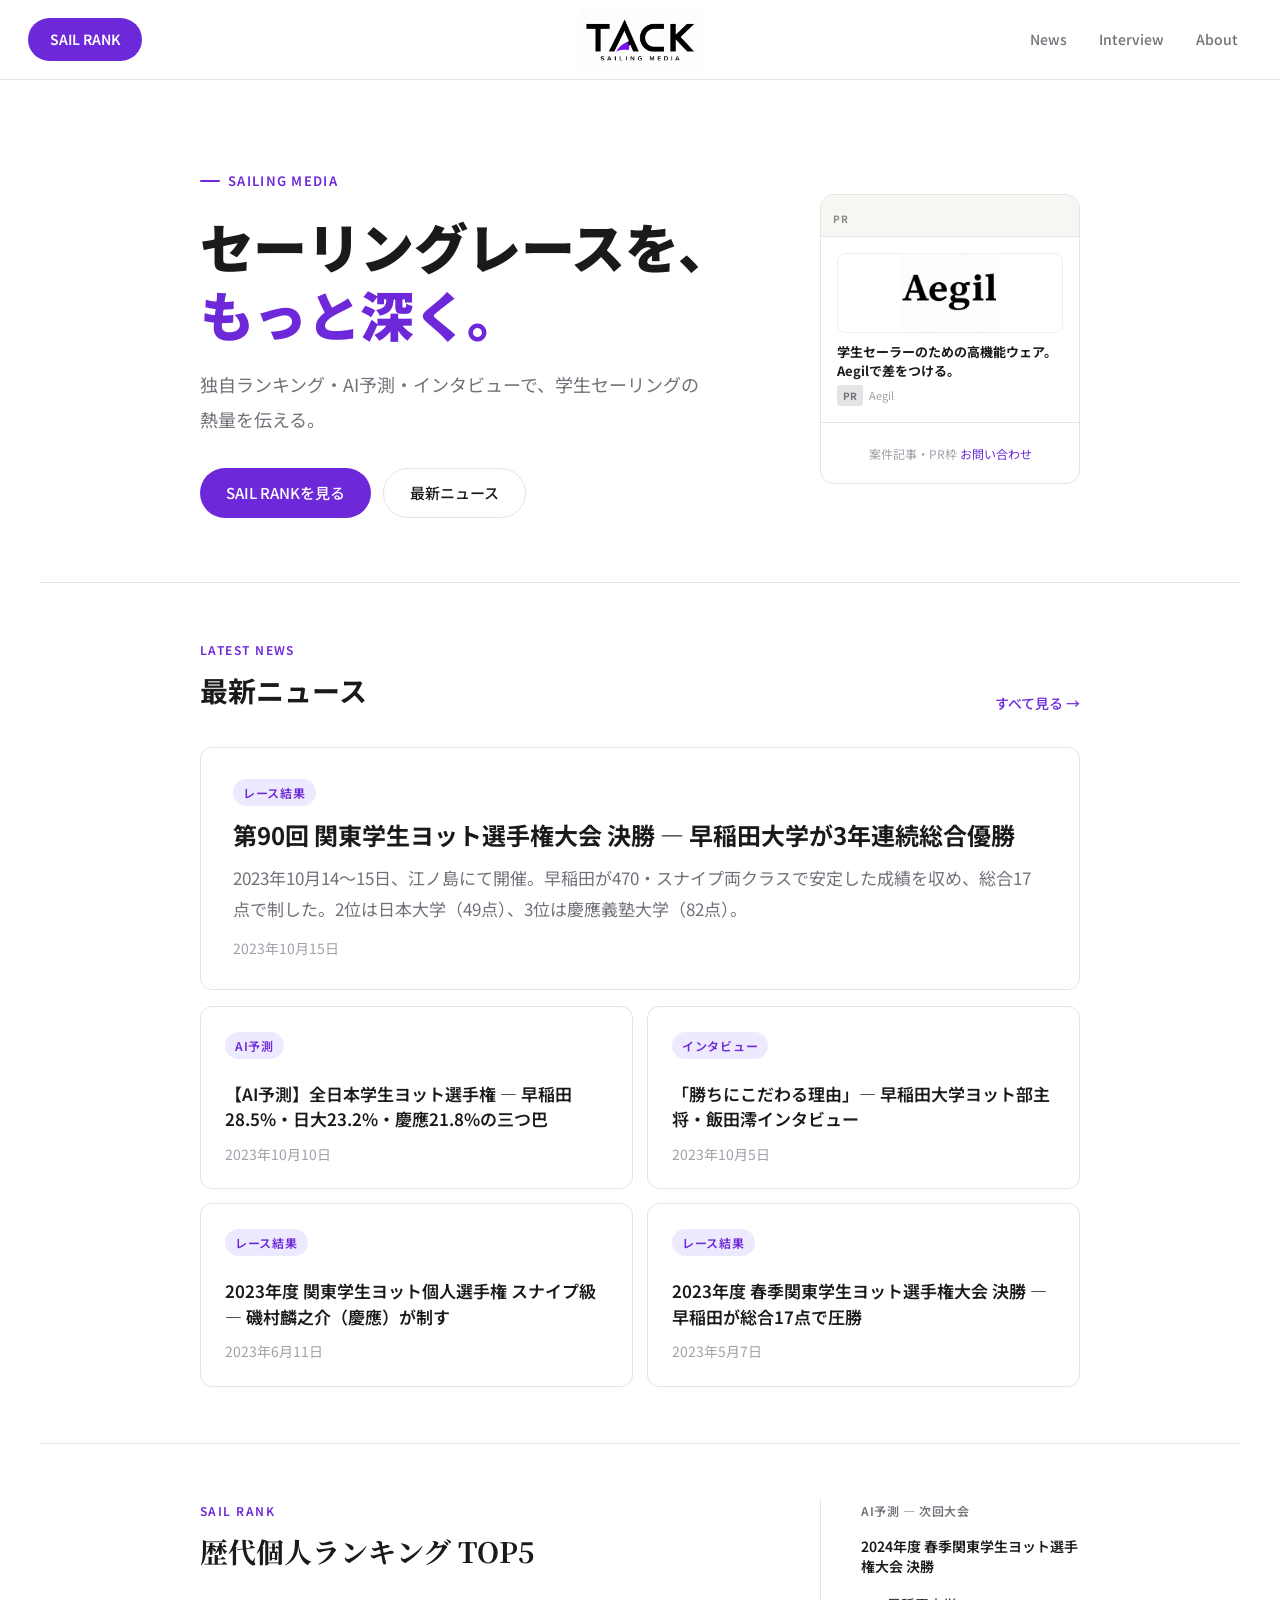
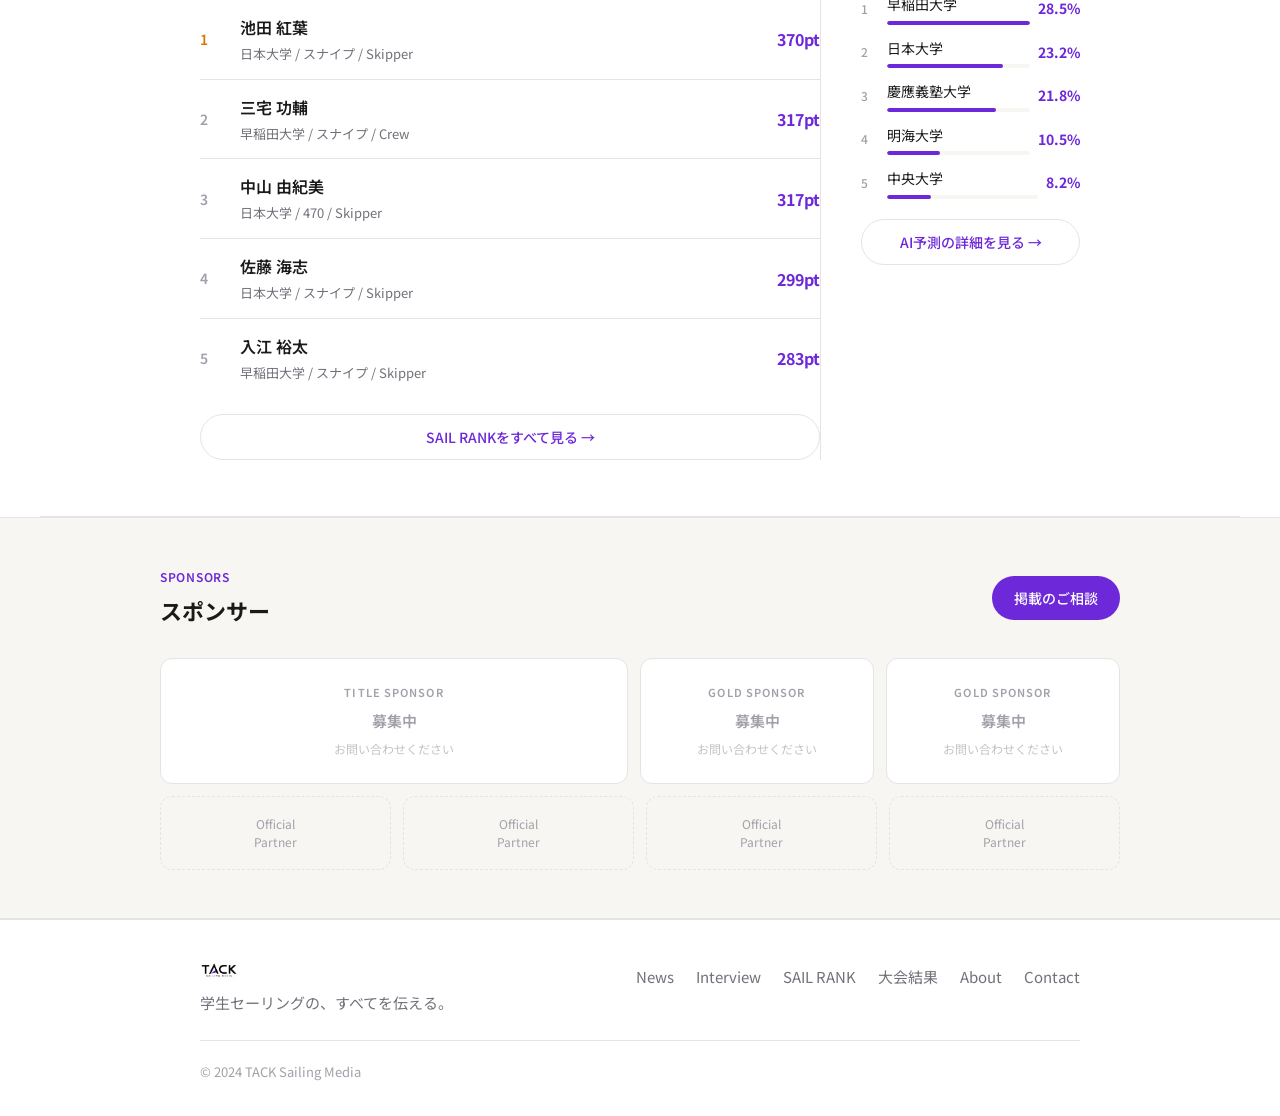
==== index.html @ 834a126b "17" ====
<!doctype html>
<html lang="ja">
<head>
<meta charset="utf-8">
<meta name="viewport" content="width=device-width,initial-scale=1">
<title>TACK — Sailing Media</title>
<link rel="preconnect" href="https://fonts.googleapis.com">
<link rel="preconnect" href="https://fonts.gstatic.com" crossorigin>
<link href="https://fonts.googleapis.com/css2?family=Noto+Sans+JP:wght@400;500;700;900&family=Noto+Serif+JP:wght@700&display=swap" rel="stylesheet">
<style>
:root{
  --black:#111;--white:#fff;--off:#f7f6f3;
  --purple:#6d28d9;--purple-s:#ede9fe;
  --text:#1a1a1a;--muted:#71717a;--light:#a1a1aa;
  --border:#e4e4e7;--radius:12px;
  --font:'Noto Sans JP',sans-serif;
  --serif:'Noto Serif JP',serif;
}
*,*::before,*::after{box-sizing:border-box;margin:0;padding:0}
html{scroll-behavior:smooth}
body{font-family:'Noto Sans JP',sans-serif;background:var(--white);color:var(--text);font-size:17px;line-height:1.75;-webkit-font-smoothing:antialiased}
a{text-decoration:none;color:inherit}
img{display:block;max-width:100%}









.hero{display:grid;grid-template-columns:1fr 260px;gap:48px;align-items:center;max-width:960px;margin:0 auto;padding:80px 40px 64px}
.hero-eyebrow{display:inline-flex;align-items:center;gap:8px;font-size:13px;font-weight:600;color:var(--purple);letter-spacing:.1em;text-transform:uppercase;margin-bottom:20px}
.hero-eyebrow::before{content:'';width:20px;height:2px;background:var(--purple);border-radius:2px}
.hero-title{font-family:'Noto Sans JP',sans-serif;font-size:clamp(36px,4.8vw,54px);font-weight:900;color:var(--text);line-height:1.25;letter-spacing:-.01em;margin-bottom:20px}
.hero-title em{color:var(--purple);font-style:normal}
.hero-desc{font-size:18px;color:var(--muted);line-height:1.9;margin-bottom:32px;max-width:500px}
.hero-btns{display:flex;gap:12px;flex-wrap:wrap}
.btn-p{background:var(--purple);color:#fff;font-size:15px;font-weight:500;padding:12px 26px;border-radius:99px;transition:opacity .2s}
.btn-p:hover{opacity:.85}
.btn-g{border:1.5px solid var(--border);color:var(--text);font-size:15px;font-weight:500;padding:11px 26px;border-radius:99px;transition:all .2s}
.btn-g:hover{border-color:var(--purple);color:var(--purple)}
.hero-ad{height:260px;}
.ad-label{font-size:11px;font-weight:600;color:var(--light);letter-spacing:.12em;text-transform:uppercase}
.ad-sub{font-size:13px;color:var(--light)}

.divider{height:1px;background:var(--border);margin:0 40px}

.sec{padding:56px 40px;max-width:960px;margin:0 auto}
.sec-hd{display:flex;align-items:flex-end;justify-content:space-between;margin-bottom:32px;gap:16px}
.sec-label{font-size:12px;font-weight:600;color:var(--purple);letter-spacing:.12em;text-transform:uppercase;margin-bottom:6px}
.sec-title{font-family:'Noto Sans JP',sans-serif;font-size:28px;font-weight:700}
.sec-more{font-size:14px;font-weight:500;color:var(--purple);transition:opacity .2s}
.sec-more:hover{opacity:.7}

.news-feat{border:1px solid var(--border);border-radius:var(--radius);padding:28px 32px;margin-bottom:16px;cursor:pointer;transition:border-color .2s}
.news-feat:hover{border-color:var(--purple)}
.cat{display:inline-block;font-size:12px;font-weight:600;color:var(--purple);background:var(--purple-s);padding:3px 10px;border-radius:99px;letter-spacing:.06em;margin-bottom:12px}
.feat-title{font-family:var(--font);font-size:24px;font-weight:700;line-height:1.4;margin-bottom:10px}
.feat-desc{font-size:17px;color:var(--muted);line-height:1.85;margin-bottom:12px}
.date{font-size:14px;color:var(--light)}

.news-grid{display:grid;grid-template-columns:1fr 1fr;gap:14px}
.ncard{border:1px solid var(--border);border-radius:var(--radius);padding:22px 24px;cursor:pointer;transition:border-color .2s}
.ncard:hover{border-color:var(--purple)}
.ncard-title{font-size:17px;font-weight:600;line-height:1.5;margin:10px 0}
.ncard-meta{display:flex;gap:10px;align-items:center}

.two-col{display:grid;grid-template-columns:1fr 260px;gap:0;max-width:960px;margin:0 auto;padding:56px 40px}
.rk-h{font-size:12px;font-weight:600;color:var(--muted);letter-spacing:.05em;text-transform:uppercase;margin-bottom:16px;font-family:'Noto Sans JP',sans-serif}
.rk-list{display:flex;flex-direction:column}
.rk-row{display:grid;grid-template-columns:28px 1fr auto;gap:12px;align-items:center;padding:13px 0;border-bottom:1px solid var(--border)}
.rk-row:last-child{border:none}
.rk-n{font-size:14px;font-weight:600;color:var(--light)}
.rk-n.g{color:#d97706}
.rk-name{font-size:16px;font-weight:600;font-family:'Noto Sans JP',sans-serif}
.rk-univ{font-size:13px;color:var(--muted);margin-top:2px;font-family:'Noto Sans JP',sans-serif}
.rk-pt{font-size:16px;font-weight:700;color:var(--purple)}
.rk-btn{display:block;text-align:center;border:1.5px solid var(--border);border-radius:99px;padding:10px;font-size:14px;font-weight:500;color:var(--purple);margin-top:16px;transition:all .2s}
.rk-btn:hover{background:var(--purple-s);border-color:var(--purple)}

.side{padding-left:40px;border-left:1px solid var(--border)}
.ai-event{font-size:14px;font-weight:600;margin-bottom:16px;line-height:1.4}
.ai-rows{display:flex;flex-direction:column;gap:11px}
.ai-row{display:grid;grid-template-columns:18px 1fr auto;gap:8px;align-items:center}
.ai-n{font-size:12px;font-weight:500;color:var(--light)}
.ai-u{font-size:14px;margin-bottom:4px;font-family:'Noto Sans JP',sans-serif}
.ai-bw{height:4px;background:var(--off);border-radius:99px;overflow:hidden}
.ai-b{height:100%;background:var(--purple);border-radius:99px}
.ai-p{font-size:14px;font-weight:700;color:var(--purple)}

.spon{background:var(--off);border-top:1px solid var(--border);border-bottom:1px solid var(--border);padding:48px 40px}
.spon-in{max-width:960px;margin:0 auto}
.spon-top{display:flex;align-items:center;justify-content:space-between;margin-bottom:28px;gap:16px;flex-wrap:wrap}
.spon-ey{font-size:12px;font-weight:600;color:var(--purple);letter-spacing:.06em;text-transform:uppercase;margin-bottom:4px;font-family:'Noto Sans JP',sans-serif}
.spon-h{font-family:'Noto Sans JP',sans-serif;font-size:22px;font-weight:700}
.spon-btn{background:var(--purple);color:#fff;font-size:14px;font-weight:500;padding:10px 22px;border-radius:99px;white-space:nowrap;transition:opacity .2s}
.spon-btn:hover{opacity:.85}
.spon-g{display:grid;grid-template-columns:2fr 1fr 1fr;gap:12px;margin-bottom:12px}
.sc{border:1.5px solid var(--border);border-radius:var(--radius);display:flex;flex-direction:column;align-items:center;justify-content:center;padding:24px;min-height:96px;background:var(--white);transition:border-color .2s}
.sc:hover{border-color:var(--purple)}
.sc img{max-height:26px;width:auto;filter:grayscale(30%)}
.sc-l{font-size:11px;font-weight:600;color:var(--light);letter-spacing:.1em;text-transform:uppercase;margin-bottom:6px}
.sc-e{font-size:13px;color:var(--light)}
.spon-p{display:grid;grid-template-columns:repeat(4,1fr);gap:12px}
.sp{border:1.5px dashed var(--border);border-radius:var(--radius);display:flex;align-items:center;justify-content:center;padding:18px;min-height:70px}
.sp-e{font-size:12px;color:var(--light);text-align:center;line-height:1.5}

footer{border-top:1px solid var(--border)}
.ft{max-width:960px;margin:0 auto;padding:40px 40px 32px;display:flex;flex-direction:column;gap:24px}
.ft-top{display:flex;align-items:flex-start;justify-content:space-between;gap:32px;flex-wrap:wrap}
.ft-brand img{height:20px;width:auto;margin-bottom:10px}
.ft-tag{font-size:15px;color:var(--muted)}
.ft-nav{display:flex;gap:22px;flex-wrap:wrap;padding-top:4px}
.ft-nav a{font-size:15px;color:var(--muted);transition:color .15s}
.ft-nav a:hover{color:var(--text)}
.ft-copy{border-top:1px solid var(--border);padding-top:20px;font-size:13px;color:var(--light);font-family:'Noto Sans JP',sans-serif}

@media(max-width:768px){
  .nav{display:flex;justify-content:space-between;padding:0 16px;height:56px}
  .nav-logo img{height:30px}
  .nav-left{display:none}.nav-right a:not(button){display:none}
  .nav-ham{display:none}
  .hero{grid-template-columns:1fr;gap:20px;padding:36px 20px 32px}
  .hero-ad{height:auto!important;width:100%}
  .hero-title{font-size:30px}
  .hero-desc{font-size:15px}
  .divider{margin:0 16px}
  .sec{padding:32px 20px}
  .news-feat{padding:20px}
  .ncard{padding:18px}
  .news-grid{grid-template-columns:1fr}
  .two-col{grid-template-columns:1fr;padding:32px 20px;gap:0}
  .side{padding-left:0;border-left:none;border-top:1px solid var(--border);padding-top:24px;margin-top:24px}
  .spon{padding:32px 20px}
  .spon-g{grid-template-columns:1fr!important}
  .spon-p{grid-template-columns:1fr 1fr}
  .ft{padding:28px 20px}
  .ft-top{flex-direction:column;gap:20px}
}
@media(max-width:480px){
  .spon-p{grid-template-columns:1fr}
}
}
}
}
}



.nav-left a:hover{color:var(--text)}




/* ── NAV ── */
.nav{
  display:grid;
  grid-template-columns:1fr auto 1fr;
  align-items:center;
  padding:0 24px;height:72px;
  background:#fff;border-bottom:1px solid #e4e4e7;
  position:sticky;top:0;z-index:100;
}
.nav-spacer{display:flex;align-items:center;justify-content:flex-start;gap:4px}
.nav-spacer a{font-size:14px;font-weight:500;color:#71717a;padding:8px 14px;border-radius:6px;text-decoration:none;font-family:'Noto Sans JP',sans-serif;transition:color .15s,background .15s;white-space:nowrap}
.nav-spacer a:hover{color:#111;background:#f5f4f1}
.nav-logo{display:flex;align-items:center;justify-content:center}
.nav-logo img{height:54px;width:auto;display:block}
.nav-menu{display:flex;align-items:center;justify-content:flex-end;gap:4px}
.nav-menu a{
  font-size:14px;font-weight:500;color:#71717a;
  padding:8px 16px;border-radius:6px;
  text-decoration:none;font-family:'Noto Sans JP',sans-serif;
  transition:color .15s,background .15s;white-space:nowrap;
}
.nav-menu a:hover{color:#111;background:#f5f4f1}
.nav-menu .nav-sr{
  background:#6d28d9;color:#fff!important;
  font-weight:600;border-radius:99px;
  padding:8px 20px;margin-left:8px;
  transition:opacity .2s!important;
}
.nav-menu .nav-sr:hover{opacity:.85;background:#6d28d9}
.nav-ham{
  display:none;flex-direction:column;gap:5px;
  cursor:pointer;background:none;border:none;padding:8px;
}
.nav-ham span{width:22px;height:2px;background:#111;border-radius:2px;display:block}
.mobile-menu{display:none;flex-direction:column;background:#fff;border-bottom:1px solid #e4e4e7}
.mobile-menu.open{display:flex}
.mobile-menu a{
  padding:15px 24px;font-size:15px;font-weight:500;
  color:#111;border-bottom:1px solid #e4e4e7;
  font-family:'Noto Sans JP',sans-serif;text-decoration:none;
  transition:background .15s;
}
.mobile-menu a:hover{background:#f5f4f1}
.mobile-menu .mm-sr{color:#6d28d9!important;font-weight:700}

/* ── NAV ── */
.nav{
  display:grid;grid-template-columns:1fr auto 1fr;
  align-items:center;padding:0 28px;height:80px;
  background:#fff;border-bottom:1px solid #e4e4e7;
  position:sticky;top:0;z-index:100;
}
.nav-logo{display:flex;align-items:center;justify-content:center}
.nav-logo img{height:64px;width:auto;display:block}
.nav-left{display:flex;align-items:center;justify-content:flex-start}
.nav-right{display:flex;align-items:center;justify-content:flex-end;gap:4px}
.nav-left a,.nav-right a{
  font-size:14px;font-weight:500;color:#71717a;padding:8px 14px;
  border-radius:6px;text-decoration:none;
  font-family:'Noto Sans JP',sans-serif;
  transition:color .15s,background .15s;white-space:nowrap;
}
.nav-left a:hover,.nav-right a:hover{color:#111;background:#f5f4f1}
.nav-sr{
  background:#6d28d9!important;color:#fff!important;
  font-weight:600!important;border-radius:99px!important;
  padding:9px 22px!important;font-size:14px!important;
  transition:opacity .2s!important;
}
.nav-sr:hover{opacity:.85!important;background:#6d28d9!important}
.nav-ham{
  display:none;flex-direction:column;gap:5px;
  cursor:pointer;background:none;border:none;padding:8px;margin-left:4px;
}
.nav-ham span{width:22px;height:2px;background:#111;border-radius:2px;display:block}
.mobile-menu{display:none;flex-direction:column;background:#fff;border-bottom:1px solid #e4e4e7}
.mobile-menu.open{display:flex}
.mobile-menu a{
  padding:15px 24px;font-size:15px;font-weight:500;color:#111;
  border-bottom:1px solid #e4e4e7;
  font-family:'Noto Sans JP',sans-serif;text-decoration:none;
  transition:background .15s;
}
.mobile-menu a:hover{background:#f5f4f1}
.mobile-menu .mm-sr{color:#6d28d9!important;font-weight:700}

</style>
</head>
<body>

<nav class="nav">
  <div class="nav-left">
    <a href="sailrank.html" class="nav-sr">SAIL RANK</a>
  </div>
  <a href="index.html" class="nav-logo">
    <img src="tack-logo.png" alt="TACK">
  </a>
  <div class="nav-right">
    <a href="news.html">News</a>
    <a href="interview.html">Interview</a>
    <a href="about.html">About</a>
    <button class="nav-ham" id="navHam" aria-label="メニュー"><span></span><span></span><span></span></button>
  </div>
</nav>
<div class="mobile-menu" id="mobileMenu">
  <a href="news.html">News</a>
  <a href="interview.html">Interview</a>
  <a href="about.html">About</a>
  <a href="sailrank.html" class="mm-sr">SAIL RANK</a>
</div>

<div class="hero">
  <div>
    <div class="hero-eyebrow">Sailing Media</div>
    <h1 class="hero-title">セーリングレースを、<br><em>もっと深く。</em></h1>
    <p class="hero-desc">独自ランキング・AI予測・インタビューで、学生セーリングの熱量を伝える。</p>
    <div class="hero-btns">
      <a href="sailrank.html" class="btn-p">SAIL RANKを見る</a>
      <a href="#news" class="btn-g">最新ニュース</a>
    </div>
  </div>
  <div style="display:flex;flex-direction:column;gap:0;border:1px solid #e4e4e7;border-radius:14px;overflow:hidden;background:#fff">
    <!-- PRラベル -->
    <div style="padding:6px 12px;background:#f7f6f3;border-bottom:1px solid #e4e4e7">
      <span style="font-size:10px;font-weight:700;color:#888;letter-spacing:.08em">PR</span>
    </div>
    <!-- PRカード: Aegil -->
    <a href="https://aegil-ag.jp" target="_blank" rel="noopener" style="display:flex;flex-direction:column;text-decoration:none;padding:16px;gap:10px;transition:background .15s;border-bottom:1px solid #e4e4e7" onmouseover="this.style.background='#f7f6f3'" onmouseout="this.style.background='transparent'">
      <div style="height:80px;background:#fff;border:1px solid #eee;border-radius:8px;display:flex;align-items:center;justify-content:center;overflow:hidden">
        <img src="aegil-logo-black.png" alt="Aegil" style="width:100px;height:auto;display:block">
      </div>
      <div>
        <div style="font-size:13px;font-weight:700;color:#1a1a1a;line-height:1.45;margin-bottom:4px">学生セーラーのための高機能ウェア。Aegilで差をつける。</div>
        <div style="display:flex;align-items:center;gap:6px;margin-top:4px">
          <span style="font-size:10px;font-weight:700;background:#e4e4e7;color:#71717a;padding:2px 6px;border-radius:3px">PR</span>
          <span style="font-size:11px;color:#a1a1aa">Aegil</span>
        </div>
      </div>
    </a>
    <!-- 2枠目: 空き -->
    <div style="padding:14px 16px;display:flex;align-items:center;justify-content:center;min-height:60px">
      <span style="font-size:12px;color:#a1a1aa">案件記事・PR枠 <a href="mailto:info@tack-sailing.jp" style="color:#6d28d9;text-decoration:none">お問い合わせ</a></span>
    </div>
  </div>
</div>

<div class="divider"></div>

<div class="sec" id="news">
  <div class="sec-hd">
    <div><div class="sec-label">Latest News</div><div class="sec-title">最新ニュース</div></div>
    <a href="news.html" class="sec-more">すべて見る →</a>
  </div>
  <div class="news-feat">
    <span class="cat">レース結果</span>
    <div class="feat-title">第90回 関東学生ヨット選手権大会 決勝 — 早稲田大学が3年連続総合優勝</div>
    <div class="feat-desc">2023年10月14〜15日、江ノ島にて開催。早稲田が470・スナイプ両クラスで安定した成績を収め、総合17点で制した。2位は日本大学（49点）、3位は慶應義塾大学（82点）。</div>
    <div class="date">2023年10月15日</div>
  </div>
  <div class="news-grid">
    <div class="ncard">
      <span class="cat">AI予測</span>
      <div class="ncard-title">【AI予測】全日本学生ヨット選手権 — 早稲田28.5%・日大23.2%・慶應21.8%の三つ巴</div>
      <div class="ncard-meta"><div class="date">2023年10月10日</div></div>
    </div>
    <div class="ncard">
      <span class="cat">インタビュー</span>
      <div class="ncard-title">「勝ちにこだわる理由」— 早稲田大学ヨット部主将・飯田澪インタビュー</div>
      <div class="ncard-meta"><div class="date">2023年10月5日</div></div>
    </div>
    <div class="ncard">
      <span class="cat">レース結果</span>
      <div class="ncard-title">2023年度 関東学生ヨット個人選手権 スナイプ級 — 磯村麟之介（慶應）が制す</div>
      <div class="ncard-meta"><div class="date">2023年6月11日</div></div>
    </div>
    <div class="ncard">
      <span class="cat">レース結果</span>
      <div class="ncard-title">2023年度 春季関東学生ヨット選手権大会 決勝 — 早稲田が総合17点で圧勝</div>
      <div class="ncard-meta"><div class="date">2023年5月7日</div></div>
    </div>
  </div>
</div>

<div class="divider"></div>

<div class="two-col">
  <div>
    <div class="sec-label">SAIL RANK</div>
    <div class="sec-title" style="margin-bottom:24px;font-family:var(--serif)">歴代個人ランキング TOP5</div>
    <div class="rk-list">
      <div class="rk-row"><div class="rk-n g">1</div><div><div class="rk-name">池田 紅葉</div><div class="rk-univ">日本大学 / スナイプ / Skipper</div></div><div class="rk-pt">370pt</div></div>
      <div class="rk-row"><div class="rk-n">2</div><div><div class="rk-name">三宅 功輔</div><div class="rk-univ">早稲田大学 / スナイプ / Crew</div></div><div class="rk-pt">317pt</div></div>
      <div class="rk-row"><div class="rk-n">3</div><div><div class="rk-name">中山 由紀美</div><div class="rk-univ">日本大学 / 470 / Skipper</div></div><div class="rk-pt">317pt</div></div>
      <div class="rk-row"><div class="rk-n">4</div><div><div class="rk-name">佐藤 海志</div><div class="rk-univ">日本大学 / スナイプ / Skipper</div></div><div class="rk-pt">299pt</div></div>
      <div class="rk-row"><div class="rk-n">5</div><div><div class="rk-name">入江 裕太</div><div class="rk-univ">早稲田大学 / スナイプ / Skipper</div></div><div class="rk-pt">283pt</div></div>
    </div>
    <a href="sailrank.html" class="rk-btn">SAIL RANKをすべて見る →</a>
  </div>
  <div class="side">
    <div class="rk-h">AI予測 — 次回大会</div>
    <div class="ai-event">2024年度 春季関東学生ヨット選手権大会 決勝</div>
    <div class="ai-rows">
      <div class="ai-row"><div class="ai-n">1</div><div><div class="ai-u">早稲田大学</div><div class="ai-bw"><div class="ai-b" style="width:100%"></div></div></div><div class="ai-p">28.5%</div></div>
      <div class="ai-row"><div class="ai-n">2</div><div><div class="ai-u">日本大学</div><div class="ai-bw"><div class="ai-b" style="width:81%"></div></div></div><div class="ai-p">23.2%</div></div>
      <div class="ai-row"><div class="ai-n">3</div><div><div class="ai-u">慶應義塾大学</div><div class="ai-bw"><div class="ai-b" style="width:76%"></div></div></div><div class="ai-p">21.8%</div></div>
      <div class="ai-row"><div class="ai-n">4</div><div><div class="ai-u">明海大学</div><div class="ai-bw"><div class="ai-b" style="width:37%"></div></div></div><div class="ai-p">10.5%</div></div>
      <div class="ai-row"><div class="ai-n">5</div><div><div class="ai-u">中央大学</div><div class="ai-bw"><div class="ai-b" style="width:29%"></div></div></div><div class="ai-p">8.2%</div></div>
    </div>
    <a href="sailrank.html" class="rk-btn" style="margin-top:20px">AI予測の詳細を見る →</a>
  </div>
</div>

<div class="divider"></div>

<div class="spon">
  <div class="spon-in">
    <div class="spon-top">
      <div><div class="spon-ey">Sponsors</div><div class="spon-h">スポンサー</div></div>
      <a href="mailto:info@tack-sailing.jp" class="spon-btn">掲載のご相談</a>
    </div>
    <div class="spon-g">
      <div class="sc">
        <div class="sc-l">Title Sponsor</div>
        <div class="sc-e" style="font-size:15px;font-weight:600;color:#a1a1aa">募集中</div>
        <div style="font-size:12px;color:#c4c4c4;margin-top:4px">お問い合わせください</div>
      </div>
      <div class="sc">
        <div class="sc-l">Gold Sponsor</div>
        <div class="sc-e" style="font-size:15px;font-weight:600;color:#a1a1aa">募集中</div>
        <div style="font-size:12px;color:#c4c4c4;margin-top:4px">お問い合わせください</div>
      </div>
      <div class="sc">
        <div class="sc-l">Gold Sponsor</div>
        <div class="sc-e" style="font-size:15px;font-weight:600;color:#a1a1aa">募集中</div>
        <div style="font-size:12px;color:#c4c4c4;margin-top:4px">お問い合わせください</div>
      </div>
    </div>
    <div class="spon-p">
      <div class="sp"><div class="sp-e">Official<br>Partner</div></div>
      <div class="sp"><div class="sp-e">Official<br>Partner</div></div>
      <div class="sp"><div class="sp-e">Official<br>Partner</div></div>
      <div class="sp"><div class="sp-e">Official<br>Partner</div></div>
    </div>
  </div>
</div>

<footer>
  <div class="ft">
    <div class="ft-top">
      <div class="ft-brand">
        <img src="tack-logo.png" alt="TACK">
        <div class="ft-tag">学生セーリングの、すべてを伝える。</div>
      </div>
      <nav class="ft-nav">
        <a href="news.html">News</a>
        <a href="interview.html">Interview</a>
        <a href="sailrank.html">SAIL RANK</a>
        <a href="results.html">大会結果</a>
        <a href="#">About</a>
        <a href="mailto:info@tack-sailing.jp">Contact</a>
      </nav>
    </div>
    <div class="ft-copy">© 2024 TACK Sailing Media</div>
  </div>
</footer>

<script>
(function(){
  var btn=document.getElementById('navHam');
  var menu=document.getElementById('mobileMenu');
  if(btn&&menu){
    btn.addEventListener('click',function(){
      menu.classList.toggle('open');
    });
  }
})();
</script>
</body>
</html>
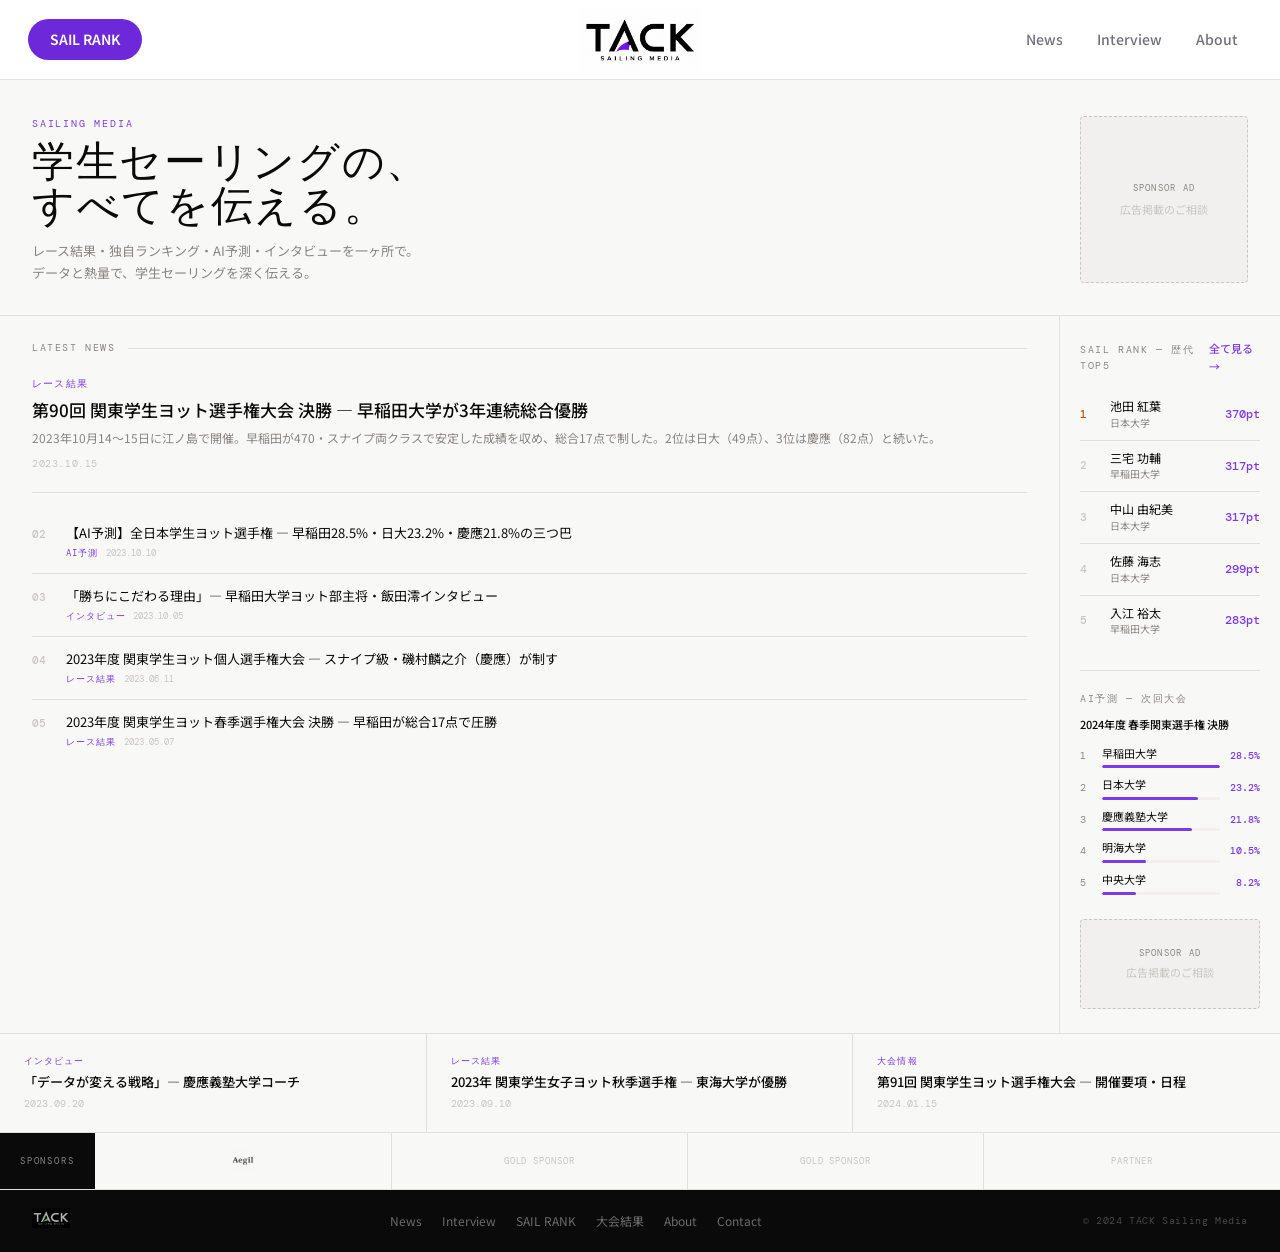
==== commit 2858acb2: "18" ====
--- a/index.html
+++ b/index.html
@@ -6,429 +6,875 @@
 <title>TACK — Sailing Media</title>
 <link rel="preconnect" href="https://fonts.googleapis.com">
 <link rel="preconnect" href="https://fonts.gstatic.com" crossorigin>
-<link href="https://fonts.googleapis.com/css2?family=Noto+Sans+JP:wght@400;500;700;900&family=Noto+Serif+JP:wght@700&display=swap" rel="stylesheet">
+<link href="https://fonts.googleapis.com/css2?family=Bebas+Neue&family=Noto+Sans+JP:wght@300;400;500;700&family=DM+Mono:wght@400;500&display=swap" rel="stylesheet">
 <style>
-:root{
-  --black:#111;--white:#fff;--off:#f7f6f3;
-  --purple:#6d28d9;--purple-s:#ede9fe;
-  --text:#1a1a1a;--muted:#71717a;--light:#a1a1aa;
-  --border:#e4e4e7;--radius:12px;
-  --font:'Noto Sans JP',sans-serif;
-  --serif:'Noto Serif JP',serif;
-}
-*,*::before,*::after{box-sizing:border-box;margin:0;padding:0}
-html{scroll-behavior:smooth}
-body{font-family:'Noto Sans JP',sans-serif;background:var(--white);color:var(--text);font-size:17px;line-height:1.75;-webkit-font-smoothing:antialiased}
-a{text-decoration:none;color:inherit}
-img{display:block;max-width:100%}
-
-
-
-
-
-
-
-
-
-.hero{display:grid;grid-template-columns:1fr 260px;gap:48px;align-items:center;max-width:960px;margin:0 auto;padding:80px 40px 64px}
-.hero-eyebrow{display:inline-flex;align-items:center;gap:8px;font-size:13px;font-weight:600;color:var(--purple);letter-spacing:.1em;text-transform:uppercase;margin-bottom:20px}
-.hero-eyebrow::before{content:'';width:20px;height:2px;background:var(--purple);border-radius:2px}
-.hero-title{font-family:'Noto Sans JP',sans-serif;font-size:clamp(36px,4.8vw,54px);font-weight:900;color:var(--text);line-height:1.25;letter-spacing:-.01em;margin-bottom:20px}
-.hero-title em{color:var(--purple);font-style:normal}
-.hero-desc{font-size:18px;color:var(--muted);line-height:1.9;margin-bottom:32px;max-width:500px}
-.hero-btns{display:flex;gap:12px;flex-wrap:wrap}
-.btn-p{background:var(--purple);color:#fff;font-size:15px;font-weight:500;padding:12px 26px;border-radius:99px;transition:opacity .2s}
-.btn-p:hover{opacity:.85}
-.btn-g{border:1.5px solid var(--border);color:var(--text);font-size:15px;font-weight:500;padding:11px 26px;border-radius:99px;transition:all .2s}
-.btn-g:hover{border-color:var(--purple);color:var(--purple)}
-.hero-ad{height:260px;}
-.ad-label{font-size:11px;font-weight:600;color:var(--light);letter-spacing:.12em;text-transform:uppercase}
-.ad-sub{font-size:13px;color:var(--light)}
-
-.divider{height:1px;background:var(--border);margin:0 40px}
-
-.sec{padding:56px 40px;max-width:960px;margin:0 auto}
-.sec-hd{display:flex;align-items:flex-end;justify-content:space-between;margin-bottom:32px;gap:16px}
-.sec-label{font-size:12px;font-weight:600;color:var(--purple);letter-spacing:.12em;text-transform:uppercase;margin-bottom:6px}
-.sec-title{font-family:'Noto Sans JP',sans-serif;font-size:28px;font-weight:700}
-.sec-more{font-size:14px;font-weight:500;color:var(--purple);transition:opacity .2s}
-.sec-more:hover{opacity:.7}
-
-.news-feat{border:1px solid var(--border);border-radius:var(--radius);padding:28px 32px;margin-bottom:16px;cursor:pointer;transition:border-color .2s}
-.news-feat:hover{border-color:var(--purple)}
-.cat{display:inline-block;font-size:12px;font-weight:600;color:var(--purple);background:var(--purple-s);padding:3px 10px;border-radius:99px;letter-spacing:.06em;margin-bottom:12px}
-.feat-title{font-family:var(--font);font-size:24px;font-weight:700;line-height:1.4;margin-bottom:10px}
-.feat-desc{font-size:17px;color:var(--muted);line-height:1.85;margin-bottom:12px}
-.date{font-size:14px;color:var(--light)}
-
-.news-grid{display:grid;grid-template-columns:1fr 1fr;gap:14px}
-.ncard{border:1px solid var(--border);border-radius:var(--radius);padding:22px 24px;cursor:pointer;transition:border-color .2s}
-.ncard:hover{border-color:var(--purple)}
-.ncard-title{font-size:17px;font-weight:600;line-height:1.5;margin:10px 0}
-.ncard-meta{display:flex;gap:10px;align-items:center}
-
-.two-col{display:grid;grid-template-columns:1fr 260px;gap:0;max-width:960px;margin:0 auto;padding:56px 40px}
-.rk-h{font-size:12px;font-weight:600;color:var(--muted);letter-spacing:.05em;text-transform:uppercase;margin-bottom:16px;font-family:'Noto Sans JP',sans-serif}
-.rk-list{display:flex;flex-direction:column}
-.rk-row{display:grid;grid-template-columns:28px 1fr auto;gap:12px;align-items:center;padding:13px 0;border-bottom:1px solid var(--border)}
-.rk-row:last-child{border:none}
-.rk-n{font-size:14px;font-weight:600;color:var(--light)}
-.rk-n.g{color:#d97706}
-.rk-name{font-size:16px;font-weight:600;font-family:'Noto Sans JP',sans-serif}
-.rk-univ{font-size:13px;color:var(--muted);margin-top:2px;font-family:'Noto Sans JP',sans-serif}
-.rk-pt{font-size:16px;font-weight:700;color:var(--purple)}
-.rk-btn{display:block;text-align:center;border:1.5px solid var(--border);border-radius:99px;padding:10px;font-size:14px;font-weight:500;color:var(--purple);margin-top:16px;transition:all .2s}
-.rk-btn:hover{background:var(--purple-s);border-color:var(--purple)}
-
-.side{padding-left:40px;border-left:1px solid var(--border)}
-.ai-event{font-size:14px;font-weight:600;margin-bottom:16px;line-height:1.4}
-.ai-rows{display:flex;flex-direction:column;gap:11px}
-.ai-row{display:grid;grid-template-columns:18px 1fr auto;gap:8px;align-items:center}
-.ai-n{font-size:12px;font-weight:500;color:var(--light)}
-.ai-u{font-size:14px;margin-bottom:4px;font-family:'Noto Sans JP',sans-serif}
-.ai-bw{height:4px;background:var(--off);border-radius:99px;overflow:hidden}
-.ai-b{height:100%;background:var(--purple);border-radius:99px}
-.ai-p{font-size:14px;font-weight:700;color:var(--purple)}
-
-.spon{background:var(--off);border-top:1px solid var(--border);border-bottom:1px solid var(--border);padding:48px 40px}
-.spon-in{max-width:960px;margin:0 auto}
-.spon-top{display:flex;align-items:center;justify-content:space-between;margin-bottom:28px;gap:16px;flex-wrap:wrap}
-.spon-ey{font-size:12px;font-weight:600;color:var(--purple);letter-spacing:.06em;text-transform:uppercase;margin-bottom:4px;font-family:'Noto Sans JP',sans-serif}
-.spon-h{font-family:'Noto Sans JP',sans-serif;font-size:22px;font-weight:700}
-.spon-btn{background:var(--purple);color:#fff;font-size:14px;font-weight:500;padding:10px 22px;border-radius:99px;white-space:nowrap;transition:opacity .2s}
-.spon-btn:hover{opacity:.85}
-.spon-g{display:grid;grid-template-columns:2fr 1fr 1fr;gap:12px;margin-bottom:12px}
-.sc{border:1.5px solid var(--border);border-radius:var(--radius);display:flex;flex-direction:column;align-items:center;justify-content:center;padding:24px;min-height:96px;background:var(--white);transition:border-color .2s}
-.sc:hover{border-color:var(--purple)}
-.sc img{max-height:26px;width:auto;filter:grayscale(30%)}
-.sc-l{font-size:11px;font-weight:600;color:var(--light);letter-spacing:.1em;text-transform:uppercase;margin-bottom:6px}
-.sc-e{font-size:13px;color:var(--light)}
-.spon-p{display:grid;grid-template-columns:repeat(4,1fr);gap:12px}
-.sp{border:1.5px dashed var(--border);border-radius:var(--radius);display:flex;align-items:center;justify-content:center;padding:18px;min-height:70px}
-.sp-e{font-size:12px;color:var(--light);text-align:center;line-height:1.5}
-
-footer{border-top:1px solid var(--border)}
-.ft{max-width:960px;margin:0 auto;padding:40px 40px 32px;display:flex;flex-direction:column;gap:24px}
-.ft-top{display:flex;align-items:flex-start;justify-content:space-between;gap:32px;flex-wrap:wrap}
-.ft-brand img{height:20px;width:auto;margin-bottom:10px}
-.ft-tag{font-size:15px;color:var(--muted)}
-.ft-nav{display:flex;gap:22px;flex-wrap:wrap;padding-top:4px}
-.ft-nav a{font-size:15px;color:var(--muted);transition:color .15s}
-.ft-nav a:hover{color:var(--text)}
-.ft-copy{border-top:1px solid var(--border);padding-top:20px;font-size:13px;color:var(--light);font-family:'Noto Sans JP',sans-serif}
-
-@media(max-width:768px){
-  .nav{display:flex;justify-content:space-between;padding:0 16px;height:56px}
-  .nav-logo img{height:30px}
-  .nav-left{display:none}.nav-right a:not(button){display:none}
-  .nav-ham{display:none}
-  .hero{grid-template-columns:1fr;gap:20px;padding:36px 20px 32px}
-  .hero-ad{height:auto!important;width:100%}
-  .hero-title{font-size:30px}
-  .hero-desc{font-size:15px}
-  .divider{margin:0 16px}
-  .sec{padding:32px 20px}
-  .news-feat{padding:20px}
-  .ncard{padding:18px}
-  .news-grid{grid-template-columns:1fr}
-  .two-col{grid-template-columns:1fr;padding:32px 20px;gap:0}
-  .side{padding-left:0;border-left:none;border-top:1px solid var(--border);padding-top:24px;margin-top:24px}
-  .spon{padding:32px 20px}
-  .spon-g{grid-template-columns:1fr!important}
-  .spon-p{grid-template-columns:1fr 1fr}
-  .ft{padding:28px 20px}
-  .ft-top{flex-direction:column;gap:20px}
-}
-@media(max-width:480px){
-  .spon-p{grid-template-columns:1fr}
-}
-}
-}
-}
-}
-
-
-
-.nav-left a:hover{color:var(--text)}
-
-
-
+:root {
+  --black:   #0a0a0a;
+  --white:   #f8f8f6;
+  --purple:  #7c3aed;
+  --purple-light: #ede9fe;
+  --gray:    #f1f0ee;
+  --gray-mid:#c8c6c2;
+  --muted:   #888680;
+  --border:  rgba(10,10,10,.1);
+  --font-disp: 'Bebas Neue', sans-serif;
+  --font-body: 'Noto Sans JP', sans-serif;
+  --font-mono: 'DM Mono', monospace;
+}
+
+*, *::before, *::after { box-sizing: border-box; margin: 0; padding: 0; }
+
+body {
+  font-family: var(--font-body);
+  background: var(--white);
+  color: var(--black);
+  font-size: 14px;
+  line-height: 1.6;
+  -webkit-font-smoothing: antialiased;
+}
+
+a { text-decoration: none; color: inherit; }
 
 /* ── NAV ── */
-.nav{
-  display:grid;
-  grid-template-columns:1fr auto 1fr;
-  align-items:center;
-  padding:0 24px;height:72px;
-  background:#fff;border-bottom:1px solid #e4e4e7;
-  position:sticky;top:0;z-index:100;
-}
-.nav-spacer{display:flex;align-items:center;justify-content:flex-start;gap:4px}
-.nav-spacer a{font-size:14px;font-weight:500;color:#71717a;padding:8px 14px;border-radius:6px;text-decoration:none;font-family:'Noto Sans JP',sans-serif;transition:color .15s,background .15s;white-space:nowrap}
-.nav-spacer a:hover{color:#111;background:#f5f4f1}
-.nav-logo{display:flex;align-items:center;justify-content:center}
-.nav-logo img{height:54px;width:auto;display:block}
-.nav-menu{display:flex;align-items:center;justify-content:flex-end;gap:4px}
-.nav-menu a{
-  font-size:14px;font-weight:500;color:#71717a;
-  padding:8px 16px;border-radius:6px;
-  text-decoration:none;font-family:'Noto Sans JP',sans-serif;
-  transition:color .15s,background .15s;white-space:nowrap;
-}
-.nav-menu a:hover{color:#111;background:#f5f4f1}
-.nav-menu .nav-sr{
-  background:#6d28d9;color:#fff!important;
-  font-weight:600;border-radius:99px;
-  padding:8px 20px;margin-left:8px;
-  transition:opacity .2s!important;
-}
-.nav-menu .nav-sr:hover{opacity:.85;background:#6d28d9}
-.nav-ham{
-  display:none;flex-direction:column;gap:5px;
-  cursor:pointer;background:none;border:none;padding:8px;
-}
-.nav-ham span{width:22px;height:2px;background:#111;border-radius:2px;display:block}
-.mobile-menu{display:none;flex-direction:column;background:#fff;border-bottom:1px solid #e4e4e7}
-.mobile-menu.open{display:flex}
-.mobile-menu a{
-  padding:15px 24px;font-size:15px;font-weight:500;
-  color:#111;border-bottom:1px solid #e4e4e7;
-  font-family:'Noto Sans JP',sans-serif;text-decoration:none;
-  transition:background .15s;
-}
-.mobile-menu a:hover{background:#f5f4f1}
-.mobile-menu .mm-sr{color:#6d28d9!important;font-weight:700}
-
+.nav {
+  display: flex;
+  align-items: center;
+  justify-content: space-between;
+  padding: 0 32px;
+  height: 58px;
+  background: var(--white);
+  border-bottom: 1px solid var(--border);
+  position: sticky;
+  top: 0;
+  z-index: 100;
+}
+
+.nav-logo img {
+  height: 28px;
+  width: auto;
+  display: block;
+}
+
+.nav-links {
+  display: flex;
+  align-items: center;
+  gap: 28px;
+}
+
+.nav-links a {
+  font-size: 13px;
+  font-weight: 400;
+  color: var(--muted);
+  letter-spacing: .04em;
+  transition: color .15s;
+}
+.nav-links a:hover { color: var(--black); }
+
+.nav-sailrank {
+  background: var(--purple) !important;
+  color: #fff !important;
+  font-size: 12px !important;
+  font-weight: 500 !important;
+  padding: 6px 14px;
+  border-radius: 3px;
+  letter-spacing: .06em;
+  transition: opacity .15s !important;
+}
+.nav-sailrank:hover { opacity: .85; }
+
+/* ── HERO ── */
+.hero {
+  display: grid;
+  grid-template-columns: 1fr 200px;
+  gap: 0;
+  padding: 36px 32px 32px;
+  border-bottom: 1px solid var(--border);
+  align-items: stretch;
+}
+
+.hero-text {}
+
+.hero-eyebrow {
+  font-family: var(--font-mono);
+  font-size: 10px;
+  letter-spacing: .18em;
+  color: var(--purple);
+  margin-bottom: 10px;
+  text-transform: uppercase;
+}
+
+.hero-title {
+  font-family: var(--font-disp);
+  font-size: 42px;
+  letter-spacing: .04em;
+  color: var(--black);
+  line-height: 1.05;
+  margin-bottom: 10px;
+}
+
+.hero-sub {
+  font-size: 13px;
+  color: var(--muted);
+  line-height: 1.65;
+  max-width: 420px;
+}
+
+.hero-ad {
+  margin-left: 32px;
+  border: 1px dashed var(--gray-mid);
+  border-radius: 4px;
+  display: flex;
+  flex-direction: column;
+  align-items: center;
+  justify-content: center;
+  gap: 6px;
+  background: var(--gray);
+  min-height: 100px;
+}
+
+.hero-ad-label {
+  font-family: var(--font-mono);
+  font-size: 9px;
+  letter-spacing: .14em;
+  color: var(--muted);
+  text-transform: uppercase;
+}
+
+.hero-ad-sub {
+  font-size: 11px;
+  color: var(--gray-mid);
+}
+
+/* ── MAIN BODY ── */
+.main {
+  display: grid;
+  grid-template-columns: 1fr 220px;
+  gap: 0;
+  border-bottom: 1px solid var(--border);
+}
+
+/* ── LEFT: NEWS ── */
+.news-col {
+  border-right: 1px solid var(--border);
+  padding: 24px 32px;
+}
+
+.col-head {
+  display: flex;
+  align-items: center;
+  gap: 12px;
+  margin-bottom: 20px;
+}
+
+.col-head-title {
+  font-family: var(--font-mono);
+  font-size: 10px;
+  letter-spacing: .16em;
+  color: var(--muted);
+  text-transform: uppercase;
+}
+
+.col-head-line {
+  flex: 1;
+  height: 1px;
+  background: var(--border);
+}
+
+/* featured article */
+.news-featured {
+  padding-bottom: 20px;
+  margin-bottom: 18px;
+  border-bottom: 1px solid var(--border);
+}
+
+.news-cat {
+  font-family: var(--font-mono);
+  font-size: 10px;
+  letter-spacing: .12em;
+  color: var(--purple);
+  text-transform: uppercase;
+  margin-bottom: 6px;
+}
+
+.news-featured-title {
+  font-size: 17px;
+  font-weight: 500;
+  color: var(--black);
+  line-height: 1.4;
+  margin-bottom: 6px;
+  transition: color .15s;
+  cursor: pointer;
+}
+.news-featured-title:hover { color: var(--purple); }
+
+.news-featured-desc {
+  font-size: 12px;
+  color: var(--muted);
+  line-height: 1.65;
+  margin-bottom: 8px;
+}
+
+.news-date {
+  font-family: var(--font-mono);
+  font-size: 10px;
+  color: var(--gray-mid);
+  letter-spacing: .06em;
+}
+
+/* sub articles */
+.news-list {
+  display: flex;
+  flex-direction: column;
+  gap: 0;
+}
+
+.news-item {
+  display: grid;
+  grid-template-columns: auto 1fr;
+  gap: 14px;
+  padding: 13px 0;
+  border-bottom: 1px solid var(--border);
+  cursor: pointer;
+}
+.news-item:last-child { border-bottom: none; }
+.news-item:hover .news-item-title { color: var(--purple); }
+
+.news-item-num {
+  font-family: var(--font-mono);
+  font-size: 11px;
+  font-weight: 500;
+  color: var(--gray-mid);
+  padding-top: 2px;
+  min-width: 20px;
+}
+
+.news-item-title {
+  font-size: 13px;
+  font-weight: 400;
+  color: var(--black);
+  line-height: 1.45;
+  transition: color .15s;
+}
+
+.news-item-meta {
+  display: flex;
+  align-items: center;
+  gap: 8px;
+  margin-top: 3px;
+}
+
+.news-item-cat {
+  font-family: var(--font-mono);
+  font-size: 9px;
+  letter-spacing: .1em;
+  color: var(--purple);
+  text-transform: uppercase;
+}
+
+.news-item-date {
+  font-family: var(--font-mono);
+  font-size: 9px;
+  color: var(--gray-mid);
+}
+
+/* ── RIGHT: RANK + AD ── */
+.rank-col {
+  padding: 24px 20px;
+  display: flex;
+  flex-direction: column;
+  gap: 24px;
+}
+
+/* SAIL RANK */
+.rank-block {}
+
+.rank-header {
+  display: flex;
+  align-items: center;
+  justify-content: space-between;
+  margin-bottom: 14px;
+}
+
+.rank-title {
+  font-family: var(--font-mono);
+  font-size: 10px;
+  letter-spacing: .16em;
+  color: var(--muted);
+  text-transform: uppercase;
+}
+
+.rank-link {
+  font-size: 11px;
+  color: var(--purple);
+  font-weight: 500;
+  transition: opacity .15s;
+}
+.rank-link:hover { opacity: .7; }
+
+.rank-list {
+  display: flex;
+  flex-direction: column;
+  gap: 0;
+}
+
+.rank-row {
+  display: grid;
+  grid-template-columns: 22px 1fr auto;
+  gap: 8px;
+  align-items: center;
+  padding: 9px 0;
+  border-bottom: 1px solid var(--border);
+}
+.rank-row:last-child { border-bottom: none; }
+
+.rank-num {
+  font-family: var(--font-mono);
+  font-size: 11px;
+  font-weight: 500;
+  color: var(--gray-mid);
+}
+.rank-num.top { color: #b45309; }
+
+.rank-name {
+  font-size: 12px;
+  font-weight: 400;
+  color: var(--black);
+  line-height: 1.3;
+}
+
+.rank-univ {
+  font-size: 10px;
+  color: var(--muted);
+  margin-top: 1px;
+}
+
+.rank-pt {
+  font-family: var(--font-mono);
+  font-size: 12px;
+  font-weight: 500;
+  color: var(--purple);
+}
+
+/* AI予測ブロック */
+.ai-block {
+  border-top: 1px solid var(--border);
+  padding-top: 20px;
+}
+
+.ai-event {
+  font-size: 11px;
+  font-weight: 500;
+  color: var(--black);
+  margin-bottom: 12px;
+  line-height: 1.4;
+}
+
+.ai-rows {
+  display: flex;
+  flex-direction: column;
+  gap: 8px;
+}
+
+.ai-row {
+  display: grid;
+  grid-template-columns: 16px 1fr 34px;
+  gap: 6px;
+  align-items: center;
+}
+
+.ai-rank {
+  font-family: var(--font-mono);
+  font-size: 10px;
+  color: var(--muted);
+}
+
+.ai-bar-wrap {
+  height: 3px;
+  background: var(--gray);
+  border-radius: 99px;
+  overflow: hidden;
+}
+
+.ai-bar {
+  height: 100%;
+  background: var(--purple);
+  border-radius: 99px;
+}
+
+.ai-pct {
+  font-family: var(--font-mono);
+  font-size: 10px;
+  font-weight: 500;
+  color: var(--purple);
+  text-align: right;
+}
+
+/* ad in rank col */
+.rank-ad {
+  border: 1px dashed var(--gray-mid);
+  border-radius: 4px;
+  background: var(--gray);
+  display: flex;
+  flex-direction: column;
+  align-items: center;
+  justify-content: center;
+  gap: 4px;
+  padding: 20px 12px;
+  min-height: 90px;
+}
+
+/* ── BOTTOM STRIP ── */
+.bottom-strip {
+  display: grid;
+  grid-template-columns: repeat(3, 1fr);
+  border-bottom: 1px solid var(--border);
+}
+
+.strip-item {
+  padding: 20px 24px;
+  border-right: 1px solid var(--border);
+  cursor: pointer;
+  transition: background .15s;
+}
+.strip-item:last-child { border-right: none; }
+.strip-item:hover { background: var(--gray); }
+
+.strip-cat {
+  font-family: var(--font-mono);
+  font-size: 9px;
+  letter-spacing: .12em;
+  color: var(--purple);
+  text-transform: uppercase;
+  margin-bottom: 5px;
+}
+
+.strip-title {
+  font-size: 13px;
+  font-weight: 500;
+  color: var(--black);
+  line-height: 1.4;
+}
+
+.strip-date {
+  font-family: var(--font-mono);
+  font-size: 10px;
+  color: var(--gray-mid);
+  margin-top: 5px;
+}
+
+/* ── SPONSOR BAR ── */
+.sponsor-bar {
+  display: grid;
+  grid-template-columns: auto 1fr 1fr 1fr 1fr;
+  gap: 0;
+  border-bottom: 1px solid var(--border);
+  align-items: stretch;
+}
+
+.sponsor-label {
+  padding: 16px 20px;
+  border-right: 1px solid var(--border);
+  display: flex;
+  align-items: center;
+  background: var(--black);
+}
+
+.sponsor-label span {
+  font-family: var(--font-mono);
+  font-size: 9px;
+  letter-spacing: .2em;
+  color: rgba(255,255,255,.5);
+  text-transform: uppercase;
+  white-space: nowrap;
+}
+
+.sponsor-slot {
+  border-right: 1px solid var(--border);
+  display: flex;
+  align-items: center;
+  justify-content: center;
+  padding: 14px 16px;
+  transition: background .15s;
+  cursor: pointer;
+  min-height: 56px;
+}
+.sponsor-slot:last-child { border-right: none; }
+.sponsor-slot:hover { background: var(--gray); }
+
+.sponsor-slot.filled img {
+  height: 22px;
+  width: auto;
+  filter: grayscale(100%) opacity(.7);
+  transition: filter .2s;
+}
+.sponsor-slot.filled:hover img { filter: none; }
+
+.sponsor-slot-empty {
+  font-family: var(--font-mono);
+  font-size: 9px;
+  letter-spacing: .1em;
+  color: var(--gray-mid);
+  text-transform: uppercase;
+}
+
+/* ── FOOTER ── */
+.footer {
+  display: flex;
+  align-items: center;
+  justify-content: space-between;
+  padding: 18px 32px;
+  background: var(--black);
+}
+
+.footer-logo img {
+  height: 20px;
+  width: auto;
+  filter: invert(1) brightness(.7);
+}
+
+.footer-nav {
+  display: flex;
+  gap: 20px;
+}
+
+.footer-nav a {
+  font-size: 12px;
+  color: rgba(255,255,255,.4);
+  transition: color .15s;
+}
+.footer-nav a:hover { color: rgba(255,255,255,.8); }
+
+.footer-copy {
+  font-family: var(--font-mono);
+  font-size: 10px;
+  color: rgba(255,255,255,.25);
+  letter-spacing: .06em;
+}
+
+/* ── RESPONSIVE ── */
+@media (max-width: 768px) {
+  .hero { grid-template-columns: 1fr; }
+  .hero-ad { margin-left: 0; margin-top: 16px; min-height: 70px; }
+  .main { grid-template-columns: 1fr; }
+  .rank-col { border-top: 1px solid var(--border); }
+  .news-col { border-right: none; padding: 20px 20px; }
+  .hero { padding: 24px 20px; }
+  .bottom-strip { grid-template-columns: 1fr; }
+  .strip-item { border-right: none; border-bottom: 1px solid var(--border); }
+  .sponsor-bar { grid-template-columns: 1fr 1fr; }
+  .sponsor-label { display: none; }
+  .nav { padding: 0 20px; }
+  .hero-title { font-size: 32px; }
+}
 /* ── NAV ── */
-.nav{
-  display:grid;grid-template-columns:1fr auto 1fr;
-  align-items:center;padding:0 28px;height:80px;
-  background:#fff;border-bottom:1px solid #e4e4e7;
-  position:sticky;top:0;z-index:100;
-}
+.nav{display:grid;grid-template-columns:1fr auto 1fr;align-items:center;padding:0 28px;height:80px;background:#fff;border-bottom:1px solid #e4e4e7;position:sticky;top:0;z-index:100}
 .nav-logo{display:flex;align-items:center;justify-content:center}
 .nav-logo img{height:64px;width:auto;display:block}
 .nav-left{display:flex;align-items:center;justify-content:flex-start}
 .nav-right{display:flex;align-items:center;justify-content:flex-end;gap:4px}
-.nav-left a,.nav-right a{
-  font-size:14px;font-weight:500;color:#71717a;padding:8px 14px;
-  border-radius:6px;text-decoration:none;
-  font-family:'Noto Sans JP',sans-serif;
-  transition:color .15s,background .15s;white-space:nowrap;
-}
+.nav-left a,.nav-right a{font-size:14px;font-weight:500;color:#71717a;padding:8px 14px;border-radius:6px;text-decoration:none;font-family:'Noto Sans JP',sans-serif;transition:color .15s,background .15s;white-space:nowrap}
 .nav-left a:hover,.nav-right a:hover{color:#111;background:#f5f4f1}
-.nav-sr{
-  background:#6d28d9!important;color:#fff!important;
-  font-weight:600!important;border-radius:99px!important;
-  padding:9px 22px!important;font-size:14px!important;
-  transition:opacity .2s!important;
-}
-.nav-sr:hover{opacity:.85!important;background:#6d28d9!important}
-.nav-ham{
-  display:none;flex-direction:column;gap:5px;
-  cursor:pointer;background:none;border:none;padding:8px;margin-left:4px;
-}
+.nav-sr{background:#6d28d9!important;color:#fff!important;font-weight:600!important;border-radius:99px!important;padding:9px 22px!important;font-size:14px!important;transition:opacity .2s!important}
+.nav-sr:hover{opacity:.85!important}
+.nav-ham{display:none;flex-direction:column;gap:5px;cursor:pointer;background:none;border:none;padding:8px;margin-left:4px}
 .nav-ham span{width:22px;height:2px;background:#111;border-radius:2px;display:block}
 .mobile-menu{display:none;flex-direction:column;background:#fff;border-bottom:1px solid #e4e4e7}
 .mobile-menu.open{display:flex}
-.mobile-menu a{
-  padding:15px 24px;font-size:15px;font-weight:500;color:#111;
-  border-bottom:1px solid #e4e4e7;
-  font-family:'Noto Sans JP',sans-serif;text-decoration:none;
-  transition:background .15s;
-}
+.mobile-menu a{padding:15px 24px;font-size:15px;font-weight:500;color:#111;border-bottom:1px solid #e4e4e7;font-family:'Noto Sans JP',sans-serif;text-decoration:none;transition:background .15s}
 .mobile-menu a:hover{background:#f5f4f1}
 .mobile-menu .mm-sr{color:#6d28d9!important;font-weight:700}
-
+@media(max-width:768px){
+  .nav{display:flex;justify-content:space-between;padding:0 16px;height:56px}
+  .nav-logo img{height:30px}
+  .nav-left{display:none}
+  .nav-right a:not(button){display:none}
+  .nav-ham{display:flex}
+}
+</style>
+<style>
+/* === TACK NAV === */
+.tack-nav{display:grid;grid-template-columns:1fr auto 1fr;align-items:center;padding:0 28px;height:80px;background:#fff;border-bottom:1px solid #e4e4e7;position:sticky;top:0;z-index:999;}
+.tnav-left{display:flex;align-items:center;justify-content:flex-start;}
+.tnav-center{display:flex;align-items:center;justify-content:center;}
+.tnav-center img{height:64px;width:auto;display:block;}
+.tnav-right{display:flex;align-items:center;justify-content:flex-end;gap:6px;}
+.tnav-left a,.tnav-right a{font-size:14px;font-weight:500;color:#71717a;padding:8px 14px;border-radius:6px;text-decoration:none;white-space:nowrap;transition:color .15s,background .15s;}
+.tnav-left a:hover,.tnav-right a:hover{color:#111;background:#f5f4f1;}
+.tnav-sr{background:#6d28d9!important;color:#fff!important;font-weight:600!important;border-radius:99px!important;padding:9px 22px!important;font-size:14px!important;}
+.tnav-sr:hover{opacity:.85!important;}
+.tnav-ham{display:none;flex-direction:column;gap:5px;cursor:pointer;background:none;border:none;padding:8px;margin-left:4px;}
+.tnav-ham span{width:22px;height:2px;background:#111;border-radius:2px;display:block;}
+.tnav-mobile{display:none;flex-direction:column;background:#fff;border-bottom:1px solid #e4e4e7;position:sticky;top:80px;z-index:998;}
+.tnav-mobile.open{display:flex;}
+.tnav-mobile a{padding:15px 24px;font-size:15px;font-weight:500;color:#111;border-bottom:1px solid #e4e4e7;text-decoration:none;transition:background .15s;}
+.tnav-mobile a:last-child{border-bottom:none;}
+.tnav-mobile a:hover{background:#f5f4f1;}
+.tnav-sr-mob{color:#6d28d9!important;font-weight:700!important;}
+@media(max-width:768px){
+  .tack-nav{display:flex;justify-content:space-between;padding:0 16px;height:58px;}
+  .tnav-left,.tnav-right a:not(button){display:none!important;}
+  .tnav-ham{display:flex!important;}
+  .tnav-center img{height:32px;}
+  .tnav-mobile{top:58px;}
+}
 </style>
 </head>
 <body>
-
-<nav class="nav">
-  <div class="nav-left">
-    <a href="sailrank.html" class="nav-sr">SAIL RANK</a>
-  </div>
-  <a href="index.html" class="nav-logo">
-    <img src="tack-logo.png" alt="TACK">
-  </a>
-  <div class="nav-right">
+<nav class="tack-nav">
+  <div class="tnav-left">
+    <a href="sailrank.html" class="tnav-sr">SAIL RANK</a>
+  </div>
+  <div class="tnav-center">
+    <a href="index.html"><img src="tack-logo.png" alt="TACK"></a>
+  </div>
+  <div class="tnav-right">
     <a href="news.html">News</a>
     <a href="interview.html">Interview</a>
     <a href="about.html">About</a>
-    <button class="nav-ham" id="navHam" aria-label="メニュー"><span></span><span></span><span></span></button>
+    <button class="tnav-ham" id="tnavHam" aria-label="メニュー"><span></span><span></span><span></span></button>
   </div>
 </nav>
-<div class="mobile-menu" id="mobileMenu">
+<div class="tnav-mobile" id="tnavMobile">
   <a href="news.html">News</a>
   <a href="interview.html">Interview</a>
   <a href="about.html">About</a>
-  <a href="sailrank.html" class="mm-sr">SAIL RANK</a>
+  <a href="sailrank.html" class="tnav-sr-mob">SAIL RANK</a>
 </div>
 
+
+<!-- NAV -->
+
+
+<!-- HERO -->
 <div class="hero">
-  <div>
+  <div class="hero-text">
     <div class="hero-eyebrow">Sailing Media</div>
-    <h1 class="hero-title">セーリングレースを、<br><em>もっと深く。</em></h1>
-    <p class="hero-desc">独自ランキング・AI予測・インタビューで、学生セーリングの熱量を伝える。</p>
-    <div class="hero-btns">
-      <a href="sailrank.html" class="btn-p">SAIL RANKを見る</a>
-      <a href="#news" class="btn-g">最新ニュース</a>
+    <div class="hero-title">学生セーリングの、<br>すべてを伝える。</div>
+    <div class="hero-sub">レース結果・独自ランキング・AI予測・インタビューを一ヶ所で。<br>データと熱量で、学生セーリングを深く伝える。</div>
+  </div>
+  <div class="hero-ad">
+    <div class="hero-ad-label">Sponsor AD</div>
+    <div class="hero-ad-sub">広告掲載のご相談</div>
+  </div>
+</div>
+
+<!-- MAIN: LEFT NEWS + RIGHT RANK -->
+<div class="main">
+
+  <!-- NEWS LEFT -->
+  <div class="news-col">
+    <div class="col-head">
+      <div class="col-head-title">Latest News</div>
+      <div class="col-head-line"></div>
     </div>
-  </div>
-  <div style="display:flex;flex-direction:column;gap:0;border:1px solid #e4e4e7;border-radius:14px;overflow:hidden;background:#fff">
-    <!-- PRラベル -->
-    <div style="padding:6px 12px;background:#f7f6f3;border-bottom:1px solid #e4e4e7">
-      <span style="font-size:10px;font-weight:700;color:#888;letter-spacing:.08em">PR</span>
+
+    <!-- featured -->
+    <div class="news-featured">
+      <div class="news-cat">レース結果</div>
+      <div class="news-featured-title">第90回 関東学生ヨット選手権大会 決勝 — 早稲田大学が3年連続総合優勝</div>
+      <div class="news-featured-desc">2023年10月14〜15日に江ノ島で開催。早稲田が470・スナイプ両クラスで安定した成績を収め、総合17点で制した。2位は日大（49点）、3位は慶應（82点）と続いた。</div>
+      <div class="news-date">2023.10.15</div>
     </div>
-    <!-- PRカード: Aegil -->
-    <a href="https://aegil-ag.jp" target="_blank" rel="noopener" style="display:flex;flex-direction:column;text-decoration:none;padding:16px;gap:10px;transition:background .15s;border-bottom:1px solid #e4e4e7" onmouseover="this.style.background='#f7f6f3'" onmouseout="this.style.background='transparent'">
-      <div style="height:80px;background:#fff;border:1px solid #eee;border-radius:8px;display:flex;align-items:center;justify-content:center;overflow:hidden">
-        <img src="aegil-logo-black.png" alt="Aegil" style="width:100px;height:auto;display:block">
+
+    <!-- sub list -->
+    <div class="news-list">
+      <div class="news-item">
+        <div class="news-item-num">02</div>
+        <div>
+          <div class="news-item-title">【AI予測】全日本学生ヨット選手権 — 早稲田28.5%・日大23.2%・慶應21.8%の三つ巴</div>
+          <div class="news-item-meta">
+            <span class="news-item-cat">AI予測</span>
+            <span class="news-item-date">2023.10.10</span>
+          </div>
+        </div>
       </div>
-      <div>
-        <div style="font-size:13px;font-weight:700;color:#1a1a1a;line-height:1.45;margin-bottom:4px">学生セーラーのための高機能ウェア。Aegilで差をつける。</div>
-        <div style="display:flex;align-items:center;gap:6px;margin-top:4px">
-          <span style="font-size:10px;font-weight:700;background:#e4e4e7;color:#71717a;padding:2px 6px;border-radius:3px">PR</span>
-          <span style="font-size:11px;color:#a1a1aa">Aegil</span>
+      <div class="news-item">
+        <div class="news-item-num">03</div>
+        <div>
+          <div class="news-item-title">「勝ちにこだわる理由」— 早稲田大学ヨット部主将・飯田澪インタビュー</div>
+          <div class="news-item-meta">
+            <span class="news-item-cat">インタビュー</span>
+            <span class="news-item-date">2023.10.05</span>
+          </div>
         </div>
       </div>
-    </a>
-    <!-- 2枠目: 空き -->
-    <div style="padding:14px 16px;display:flex;align-items:center;justify-content:center;min-height:60px">
-      <span style="font-size:12px;color:#a1a1aa">案件記事・PR枠 <a href="mailto:info@tack-sailing.jp" style="color:#6d28d9;text-decoration:none">お問い合わせ</a></span>
-    </div>
-  </div>
-</div>
-
-<div class="divider"></div>
-
-<div class="sec" id="news">
-  <div class="sec-hd">
-    <div><div class="sec-label">Latest News</div><div class="sec-title">最新ニュース</div></div>
-    <a href="news.html" class="sec-more">すべて見る →</a>
-  </div>
-  <div class="news-feat">
-    <span class="cat">レース結果</span>
-    <div class="feat-title">第90回 関東学生ヨット選手権大会 決勝 — 早稲田大学が3年連続総合優勝</div>
-    <div class="feat-desc">2023年10月14〜15日、江ノ島にて開催。早稲田が470・スナイプ両クラスで安定した成績を収め、総合17点で制した。2位は日本大学（49点）、3位は慶應義塾大学（82点）。</div>
-    <div class="date">2023年10月15日</div>
-  </div>
-  <div class="news-grid">
-    <div class="ncard">
-      <span class="cat">AI予測</span>
-      <div class="ncard-title">【AI予測】全日本学生ヨット選手権 — 早稲田28.5%・日大23.2%・慶應21.8%の三つ巴</div>
-      <div class="ncard-meta"><div class="date">2023年10月10日</div></div>
-    </div>
-    <div class="ncard">
-      <span class="cat">インタビュー</span>
-      <div class="ncard-title">「勝ちにこだわる理由」— 早稲田大学ヨット部主将・飯田澪インタビュー</div>
-      <div class="ncard-meta"><div class="date">2023年10月5日</div></div>
-    </div>
-    <div class="ncard">
-      <span class="cat">レース結果</span>
-      <div class="ncard-title">2023年度 関東学生ヨット個人選手権 スナイプ級 — 磯村麟之介（慶應）が制す</div>
-      <div class="ncard-meta"><div class="date">2023年6月11日</div></div>
-    </div>
-    <div class="ncard">
-      <span class="cat">レース結果</span>
-      <div class="ncard-title">2023年度 春季関東学生ヨット選手権大会 決勝 — 早稲田が総合17点で圧勝</div>
-      <div class="ncard-meta"><div class="date">2023年5月7日</div></div>
-    </div>
-  </div>
-</div>
-
-<div class="divider"></div>
-
-<div class="two-col">
-  <div>
-    <div class="sec-label">SAIL RANK</div>
-    <div class="sec-title" style="margin-bottom:24px;font-family:var(--serif)">歴代個人ランキング TOP5</div>
-    <div class="rk-list">
-      <div class="rk-row"><div class="rk-n g">1</div><div><div class="rk-name">池田 紅葉</div><div class="rk-univ">日本大学 / スナイプ / Skipper</div></div><div class="rk-pt">370pt</div></div>
-      <div class="rk-row"><div class="rk-n">2</div><div><div class="rk-name">三宅 功輔</div><div class="rk-univ">早稲田大学 / スナイプ / Crew</div></div><div class="rk-pt">317pt</div></div>
-      <div class="rk-row"><div class="rk-n">3</div><div><div class="rk-name">中山 由紀美</div><div class="rk-univ">日本大学 / 470 / Skipper</div></div><div class="rk-pt">317pt</div></div>
-      <div class="rk-row"><div class="rk-n">4</div><div><div class="rk-name">佐藤 海志</div><div class="rk-univ">日本大学 / スナイプ / Skipper</div></div><div class="rk-pt">299pt</div></div>
-      <div class="rk-row"><div class="rk-n">5</div><div><div class="rk-name">入江 裕太</div><div class="rk-univ">早稲田大学 / スナイプ / Skipper</div></div><div class="rk-pt">283pt</div></div>
-    </div>
-    <a href="sailrank.html" class="rk-btn">SAIL RANKをすべて見る →</a>
-  </div>
-  <div class="side">
-    <div class="rk-h">AI予測 — 次回大会</div>
-    <div class="ai-event">2024年度 春季関東学生ヨット選手権大会 決勝</div>
-    <div class="ai-rows">
-      <div class="ai-row"><div class="ai-n">1</div><div><div class="ai-u">早稲田大学</div><div class="ai-bw"><div class="ai-b" style="width:100%"></div></div></div><div class="ai-p">28.5%</div></div>
-      <div class="ai-row"><div class="ai-n">2</div><div><div class="ai-u">日本大学</div><div class="ai-bw"><div class="ai-b" style="width:81%"></div></div></div><div class="ai-p">23.2%</div></div>
-      <div class="ai-row"><div class="ai-n">3</div><div><div class="ai-u">慶應義塾大学</div><div class="ai-bw"><div class="ai-b" style="width:76%"></div></div></div><div class="ai-p">21.8%</div></div>
-      <div class="ai-row"><div class="ai-n">4</div><div><div class="ai-u">明海大学</div><div class="ai-bw"><div class="ai-b" style="width:37%"></div></div></div><div class="ai-p">10.5%</div></div>
-      <div class="ai-row"><div class="ai-n">5</div><div><div class="ai-u">中央大学</div><div class="ai-bw"><div class="ai-b" style="width:29%"></div></div></div><div class="ai-p">8.2%</div></div>
-    </div>
-    <a href="sailrank.html" class="rk-btn" style="margin-top:20px">AI予測の詳細を見る →</a>
-  </div>
-</div>
-
-<div class="divider"></div>
-
-<div class="spon">
-  <div class="spon-in">
-    <div class="spon-top">
-      <div><div class="spon-ey">Sponsors</div><div class="spon-h">スポンサー</div></div>
-      <a href="mailto:info@tack-sailing.jp" class="spon-btn">掲載のご相談</a>
-    </div>
-    <div class="spon-g">
-      <div class="sc">
-        <div class="sc-l">Title Sponsor</div>
-        <div class="sc-e" style="font-size:15px;font-weight:600;color:#a1a1aa">募集中</div>
-        <div style="font-size:12px;color:#c4c4c4;margin-top:4px">お問い合わせください</div>
+      <div class="news-item">
+        <div class="news-item-num">04</div>
+        <div>
+          <div class="news-item-title">2023年度 関東学生ヨット個人選手権大会 — スナイプ級・磯村麟之介（慶應）が制す</div>
+          <div class="news-item-meta">
+            <span class="news-item-cat">レース結果</span>
+            <span class="news-item-date">2023.06.11</span>
+          </div>
+        </div>
       </div>
-      <div class="sc">
-        <div class="sc-l">Gold Sponsor</div>
-        <div class="sc-e" style="font-size:15px;font-weight:600;color:#a1a1aa">募集中</div>
-        <div style="font-size:12px;color:#c4c4c4;margin-top:4px">お問い合わせください</div>
-      </div>
-      <div class="sc">
-        <div class="sc-l">Gold Sponsor</div>
-        <div class="sc-e" style="font-size:15px;font-weight:600;color:#a1a1aa">募集中</div>
-        <div style="font-size:12px;color:#c4c4c4;margin-top:4px">お問い合わせください</div>
+      <div class="news-item">
+        <div class="news-item-num">05</div>
+        <div>
+          <div class="news-item-title">2023年度 関東学生ヨット春季選手権大会 決勝 — 早稲田が総合17点で圧勝</div>
+          <div class="news-item-meta">
+            <span class="news-item-cat">レース結果</span>
+            <span class="news-item-date">2023.05.07</span>
+          </div>
+        </div>
       </div>
     </div>
-    <div class="spon-p">
-      <div class="sp"><div class="sp-e">Official<br>Partner</div></div>
-      <div class="sp"><div class="sp-e">Official<br>Partner</div></div>
-      <div class="sp"><div class="sp-e">Official<br>Partner</div></div>
-      <div class="sp"><div class="sp-e">Official<br>Partner</div></div>
+  </div>
+
+  <!-- RANK RIGHT -->
+  <div class="rank-col">
+
+    <div class="rank-block">
+      <div class="rank-header">
+        <div class="rank-title">SAIL RANK — 歴代TOP5</div>
+        <a href="ranking.html" class="rank-link">全て見る →</a>
+      </div>
+      <div class="rank-list">
+        <div class="rank-row">
+          <div class="rank-num top">1</div>
+          <div><div class="rank-name">池田 紅葉</div><div class="rank-univ">日本大学</div></div>
+          <div class="rank-pt">370pt</div>
+        </div>
+        <div class="rank-row">
+          <div class="rank-num">2</div>
+          <div><div class="rank-name">三宅 功輔</div><div class="rank-univ">早稲田大学</div></div>
+          <div class="rank-pt">317pt</div>
+        </div>
+        <div class="rank-row">
+          <div class="rank-num">3</div>
+          <div><div class="rank-name">中山 由紀美</div><div class="rank-univ">日本大学</div></div>
+          <div class="rank-pt">317pt</div>
+        </div>
+        <div class="rank-row">
+          <div class="rank-num">4</div>
+          <div><div class="rank-name">佐藤 海志</div><div class="rank-univ">日本大学</div></div>
+          <div class="rank-pt">299pt</div>
+        </div>
+        <div class="rank-row">
+          <div class="rank-num">5</div>
+          <div><div class="rank-name">入江 裕太</div><div class="rank-univ">早稲田大学</div></div>
+          <div class="rank-pt">283pt</div>
+        </div>
+      </div>
     </div>
+
+    <div class="ai-block">
+      <div class="rank-title" style="margin-bottom:10px">AI予測 — 次回大会</div>
+      <div class="ai-event">2024年度 春季関東選手権 決勝</div>
+      <div class="ai-rows">
+        <div class="ai-row">
+          <div class="ai-rank">1</div>
+          <div>
+            <div style="font-size:11px;color:var(--black);margin-bottom:3px">早稲田大学</div>
+            <div class="ai-bar-wrap"><div class="ai-bar" style="width:100%"></div></div>
+          </div>
+          <div class="ai-pct">28.5%</div>
+        </div>
+        <div class="ai-row">
+          <div class="ai-rank">2</div>
+          <div>
+            <div style="font-size:11px;color:var(--black);margin-bottom:3px">日本大学</div>
+            <div class="ai-bar-wrap"><div class="ai-bar" style="width:81%"></div></div>
+          </div>
+          <div class="ai-pct">23.2%</div>
+        </div>
+        <div class="ai-row">
+          <div class="ai-rank">3</div>
+          <div>
+            <div style="font-size:11px;color:var(--black);margin-bottom:3px">慶應義塾大学</div>
+            <div class="ai-bar-wrap"><div class="ai-bar" style="width:76%"></div></div>
+          </div>
+          <div class="ai-pct">21.8%</div>
+        </div>
+        <div class="ai-row">
+          <div class="ai-rank">4</div>
+          <div>
+            <div style="font-size:11px;color:var(--black);margin-bottom:3px">明海大学</div>
+            <div class="ai-bar-wrap"><div class="ai-bar" style="width:37%"></div></div>
+          </div>
+          <div class="ai-pct">10.5%</div>
+        </div>
+        <div class="ai-row">
+          <div class="ai-rank">5</div>
+          <div>
+            <div style="font-size:11px;color:var(--black);margin-bottom:3px">中央大学</div>
+            <div class="ai-bar-wrap"><div class="ai-bar" style="width:29%"></div></div>
+          </div>
+          <div class="ai-pct">8.2%</div>
+        </div>
+      </div>
+    </div>
+
+    <div class="rank-ad">
+      <div class="hero-ad-label">Sponsor AD</div>
+      <div class="hero-ad-sub">広告掲載のご相談</div>
+    </div>
+
   </div>
 </div>
 
-<footer>
-  <div class="ft">
-    <div class="ft-top">
-      <div class="ft-brand">
-        <img src="tack-logo.png" alt="TACK">
-        <div class="ft-tag">学生セーリングの、すべてを伝える。</div>
-      </div>
-      <nav class="ft-nav">
-        <a href="news.html">News</a>
-        <a href="interview.html">Interview</a>
-        <a href="sailrank.html">SAIL RANK</a>
-        <a href="results.html">大会結果</a>
-        <a href="#">About</a>
-        <a href="mailto:info@tack-sailing.jp">Contact</a>
-      </nav>
-    </div>
-    <div class="ft-copy">© 2024 TACK Sailing Media</div>
-  </div>
+<!-- BOTTOM 3-COLUMN STRIP -->
+<div class="bottom-strip">
+  <div class="strip-item">
+    <div class="strip-cat">インタビュー</div>
+    <div class="strip-title">「データが変える戦略」— 慶應義塾大学コーチ</div>
+    <div class="strip-date">2023.09.20</div>
+  </div>
+  <div class="strip-item">
+    <div class="strip-cat">レース結果</div>
+    <div class="strip-title">2023年 関東学生女子ヨット秋季選手権 — 東海大学が優勝</div>
+    <div class="strip-date">2023.09.10</div>
+  </div>
+  <div class="strip-item">
+    <div class="strip-cat">大会情報</div>
+    <div class="strip-title">第91回 関東学生ヨット選手権大会 — 開催要項・日程</div>
+    <div class="strip-date">2024.01.15</div>
+  </div>
+</div>
+
+<!-- SPONSOR BAR -->
+<div class="sponsor-bar">
+  <div class="sponsor-label"><span>Sponsors</span></div>
+  <div class="sponsor-slot filled">
+    <img src="aegil-logo-black.png" alt="Aegil">
+  </div>
+  <div class="sponsor-slot">
+    <span class="sponsor-slot-empty">Gold Sponsor</span>
+  </div>
+  <div class="sponsor-slot">
+    <span class="sponsor-slot-empty">Gold Sponsor</span>
+  </div>
+  <div class="sponsor-slot">
+    <span class="sponsor-slot-empty">Partner</span>
+  </div>
+</div>
+
+<!-- FOOTER -->
+<footer class="footer">
+  <div class="footer-logo">
+    <img src="tack-logo.png" alt="TACK">
+  </div>
+  <nav class="footer-nav">
+    <a href="index.html">News</a>
+    <a href="#">Interview</a>
+    <a href="ranking.html">SAIL RANK</a>
+    <a href="results.html">大会結果</a>
+    <a href="#">About</a>
+    <a href="mailto:info@tack-sailing.jp">Contact</a>
+  </nav>
+  <div class="footer-copy">© 2024 TACK Sailing Media</div>
 </footer>
 
 <script>
 (function(){
-  var btn=document.getElementById('navHam');
-  var menu=document.getElementById('mobileMenu');
-  if(btn&&menu){
-    btn.addEventListener('click',function(){
-      menu.classList.toggle('open');
-    });
-  }
+  var b=document.getElementById('navHam'),m=document.getElementById('mobileMenu');
+  if(b&&m)b.addEventListener('click',function(){m.classList.toggle('open');});
+})();
+</script>
+<script>
+(function(){
+  var h=document.getElementById('tnavHam'),m=document.getElementById('tnavMobile');
+  if(h&&m){h.addEventListener('click',function(){m.classList.toggle('open');});}
 })();
 </script>
 </body>
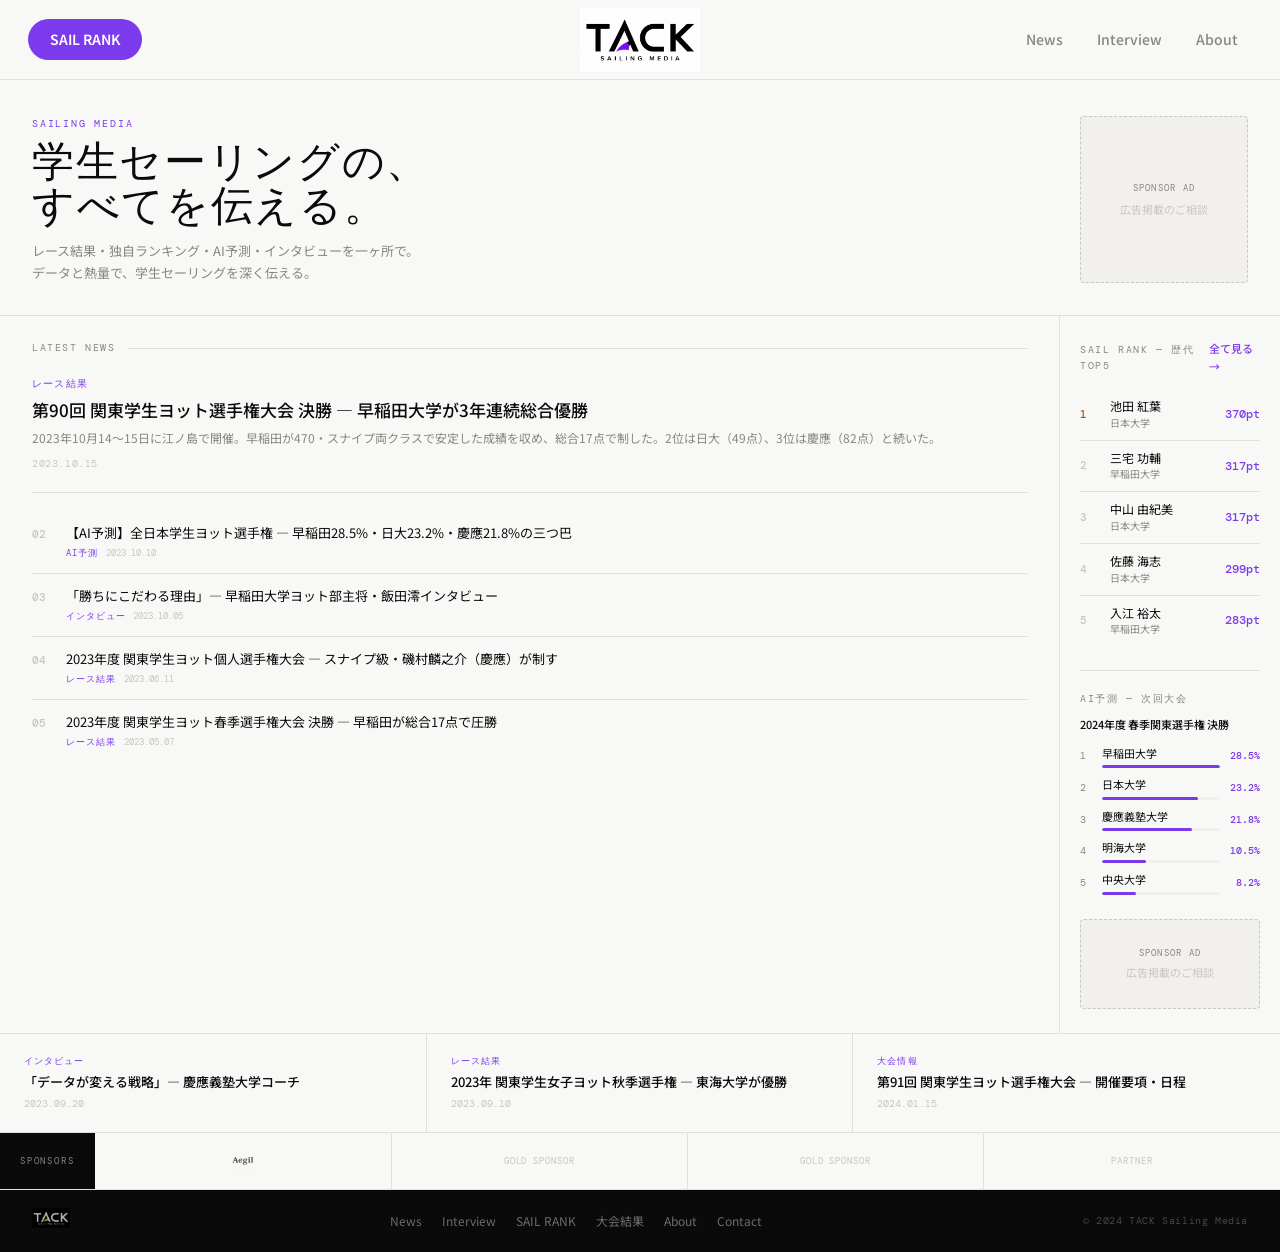
==== commit e9e8e776: "20" ====
--- a/index.html
+++ b/index.html
@@ -566,50 +566,25 @@
   .nav { padding: 0 20px; }
   .hero-title { font-size: 32px; }
 }
-/* ── NAV ── */
-.nav{display:grid;grid-template-columns:1fr auto 1fr;align-items:center;padding:0 28px;height:80px;background:#fff;border-bottom:1px solid #e4e4e7;position:sticky;top:0;z-index:100}
-.nav-logo{display:flex;align-items:center;justify-content:center}
-.nav-logo img{height:64px;width:auto;display:block}
-.nav-left{display:flex;align-items:center;justify-content:flex-start}
-.nav-right{display:flex;align-items:center;justify-content:flex-end;gap:4px}
-.nav-left a,.nav-right a{font-size:14px;font-weight:500;color:#71717a;padding:8px 14px;border-radius:6px;text-decoration:none;font-family:'Noto Sans JP',sans-serif;transition:color .15s,background .15s;white-space:nowrap}
-.nav-left a:hover,.nav-right a:hover{color:#111;background:#f5f4f1}
-.nav-sr{background:#6d28d9!important;color:#fff!important;font-weight:600!important;border-radius:99px!important;padding:9px 22px!important;font-size:14px!important;transition:opacity .2s!important}
-.nav-sr:hover{opacity:.85!important}
-.nav-ham{display:none;flex-direction:column;gap:5px;cursor:pointer;background:none;border:none;padding:8px;margin-left:4px}
-.nav-ham span{width:22px;height:2px;background:#111;border-radius:2px;display:block}
-.mobile-menu{display:none;flex-direction:column;background:#fff;border-bottom:1px solid #e4e4e7}
-.mobile-menu.open{display:flex}
-.mobile-menu a{padding:15px 24px;font-size:15px;font-weight:500;color:#111;border-bottom:1px solid #e4e4e7;font-family:'Noto Sans JP',sans-serif;text-decoration:none;transition:background .15s}
-.mobile-menu a:hover{background:#f5f4f1}
-.mobile-menu .mm-sr{color:#6d28d9!important;font-weight:700}
-@media(max-width:768px){
-  .nav{display:flex;justify-content:space-between;padding:0 16px;height:56px}
-  .nav-logo img{height:30px}
-  .nav-left{display:none}
-  .nav-right a:not(button){display:none}
-  .nav-ham{display:flex}
-}
-</style>
-<style>
+
 /* === TACK NAV === */
-.tack-nav{display:grid;grid-template-columns:1fr auto 1fr;align-items:center;padding:0 28px;height:80px;background:#fff;border-bottom:1px solid #e4e4e7;position:sticky;top:0;z-index:999;}
+.tack-nav{display:grid;grid-template-columns:1fr auto 1fr;align-items:center;padding:0 28px;height:80px;background:var(--white);border-bottom:1px solid var(--border);position:sticky;top:0;z-index:999;}
 .tnav-left{display:flex;align-items:center;justify-content:flex-start;}
 .tnav-center{display:flex;align-items:center;justify-content:center;}
 .tnav-center img{height:64px;width:auto;display:block;}
 .tnav-right{display:flex;align-items:center;justify-content:flex-end;gap:6px;}
-.tnav-left a,.tnav-right a{font-size:14px;font-weight:500;color:#71717a;padding:8px 14px;border-radius:6px;text-decoration:none;white-space:nowrap;transition:color .15s,background .15s;}
-.tnav-left a:hover,.tnav-right a:hover{color:#111;background:#f5f4f1;}
-.tnav-sr{background:#6d28d9!important;color:#fff!important;font-weight:600!important;border-radius:99px!important;padding:9px 22px!important;font-size:14px!important;}
+.tnav-left a,.tnav-right a{font-size:14px;font-weight:500;color:var(--muted);padding:8px 14px;border-radius:6px;text-decoration:none;white-space:nowrap;transition:color .15s,background .15s;}
+.tnav-left a:hover,.tnav-right a:hover{color:var(--black);background:var(--gray);}
+.tnav-sr{background:var(--purple)!important;color:#fff!important;font-weight:600!important;border-radius:99px!important;padding:9px 22px!important;font-size:14px!important;}
 .tnav-sr:hover{opacity:.85!important;}
 .tnav-ham{display:none;flex-direction:column;gap:5px;cursor:pointer;background:none;border:none;padding:8px;margin-left:4px;}
-.tnav-ham span{width:22px;height:2px;background:#111;border-radius:2px;display:block;}
-.tnav-mobile{display:none;flex-direction:column;background:#fff;border-bottom:1px solid #e4e4e7;position:sticky;top:80px;z-index:998;}
+.tnav-ham span{width:22px;height:2px;background:var(--black);border-radius:2px;display:block;}
+.tnav-mobile{display:none;flex-direction:column;background:var(--white);border-bottom:1px solid var(--border);position:sticky;top:80px;z-index:998;}
 .tnav-mobile.open{display:flex;}
-.tnav-mobile a{padding:15px 24px;font-size:15px;font-weight:500;color:#111;border-bottom:1px solid #e4e4e7;text-decoration:none;transition:background .15s;}
+.tnav-mobile a{padding:15px 24px;font-size:15px;font-weight:500;color:var(--black);border-bottom:1px solid var(--border);text-decoration:none;transition:background .15s;}
 .tnav-mobile a:last-child{border-bottom:none;}
-.tnav-mobile a:hover{background:#f5f4f1;}
-.tnav-sr-mob{color:#6d28d9!important;font-weight:700!important;}
+.tnav-mobile a:hover{background:var(--gray);}
+.tnav-sr-mob{color:var(--purple)!important;font-weight:700!important;}
 @media(max-width:768px){
   .tack-nav{display:flex;justify-content:space-between;padding:0 16px;height:58px;}
   .tnav-left,.tnav-right a:not(button){display:none!important;}
@@ -620,6 +595,7 @@
 </style>
 </head>
 <body>
+
 <nav class="tack-nav">
   <div class="tnav-left">
     <a href="sailrank.html" class="tnav-sr">SAIL RANK</a>
@@ -640,10 +616,6 @@
   <a href="about.html">About</a>
   <a href="sailrank.html" class="tnav-sr-mob">SAIL RANK</a>
 </div>
-
-
-<!-- NAV -->
-
 
 <!-- HERO -->
 <div class="hero">
@@ -867,12 +839,6 @@
 
 <script>
 (function(){
-  var b=document.getElementById('navHam'),m=document.getElementById('mobileMenu');
-  if(b&&m)b.addEventListener('click',function(){m.classList.toggle('open');});
-})();
-</script>
-<script>
-(function(){
   var h=document.getElementById('tnavHam'),m=document.getElementById('tnavMobile');
   if(h&&m){h.addEventListener('click',function(){m.classList.toggle('open');});}
 })();
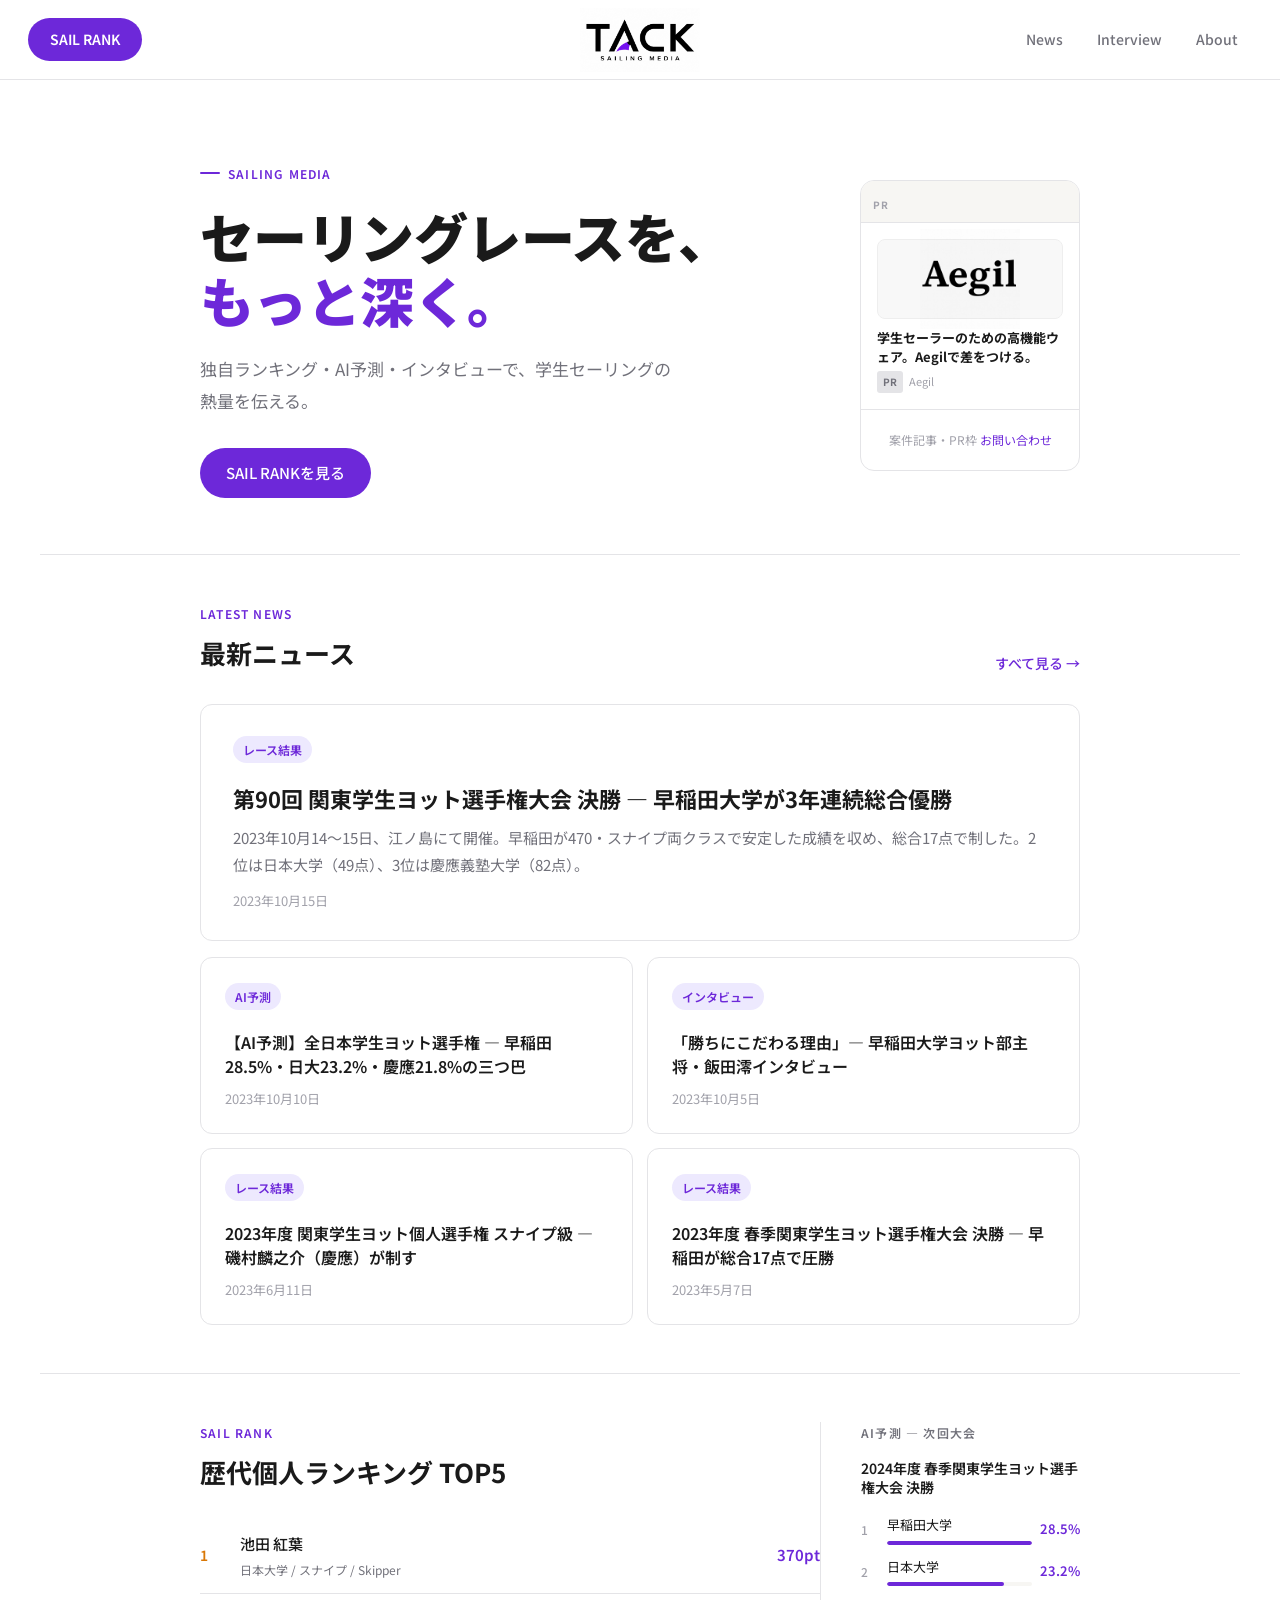
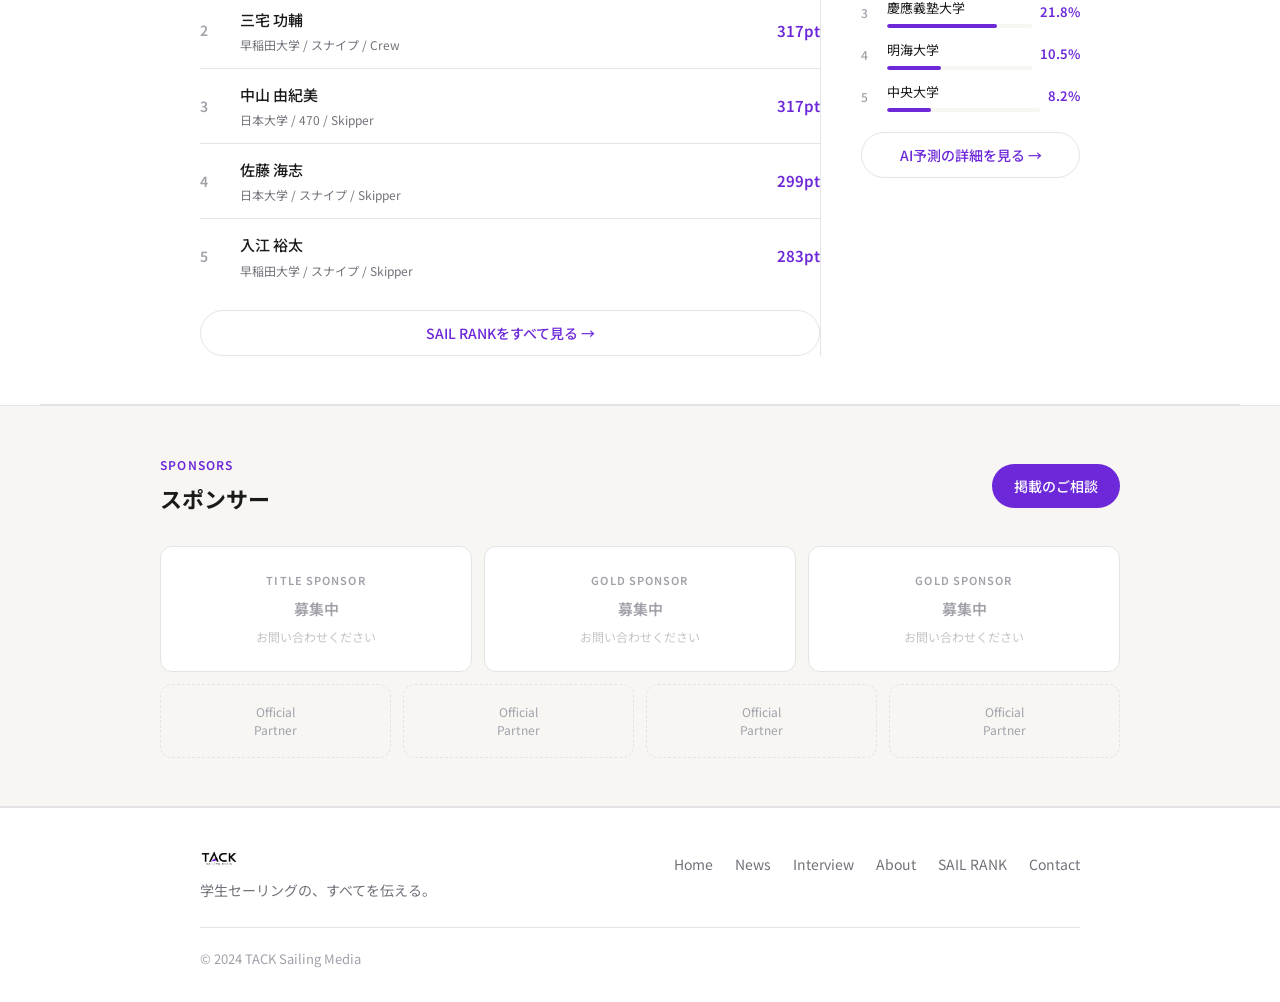
==== commit db584418: "q" ====
--- a/index.html
+++ b/index.html
@@ -4,587 +4,196 @@
 <meta charset="utf-8">
 <meta name="viewport" content="width=device-width,initial-scale=1">
 <title>TACK — Sailing Media</title>
-<link rel="preconnect" href="https://fonts.googleapis.com">
-<link rel="preconnect" href="https://fonts.gstatic.com" crossorigin>
-<link href="https://fonts.googleapis.com/css2?family=Bebas+Neue&family=Noto+Sans+JP:wght@300;400;500;700&family=DM+Mono:wght@400;500&display=swap" rel="stylesheet">
+<link href="https://fonts.googleapis.com/css2?family=Noto+Sans+JP:wght@400;500;700;900&family=Noto+Serif+JP:wght@700&display=swap" rel="stylesheet">
 <style>
-:root {
-  --black:   #0a0a0a;
-  --white:   #f8f8f6;
-  --purple:  #7c3aed;
-  --purple-light: #ede9fe;
-  --gray:    #f1f0ee;
-  --gray-mid:#c8c6c2;
-  --muted:   #888680;
-  --border:  rgba(10,10,10,.1);
-  --font-disp: 'Bebas Neue', sans-serif;
-  --font-body: 'Noto Sans JP', sans-serif;
-  --font-mono: 'DM Mono', monospace;
-}
-
-*, *::before, *::after { box-sizing: border-box; margin: 0; padding: 0; }
-
-body {
-  font-family: var(--font-body);
-  background: var(--white);
-  color: var(--black);
-  font-size: 14px;
-  line-height: 1.6;
-  -webkit-font-smoothing: antialiased;
-}
-
-a { text-decoration: none; color: inherit; }
-
+
+:root{--black:#111;--white:#fff;--off:#f7f6f3;--purple:#6d28d9;--purple-s:#ede9fe;--text:#1a1a1a;--muted:#71717a;--light:#a1a1aa;--border:#e4e4e7;--radius:12px}
+*,*::before,*::after{box-sizing:border-box;margin:0;padding:0}
+body{font-family:'Noto Sans JP',sans-serif;background:#fff;color:#1a1a1a;font-size:17px;line-height:1.75;-webkit-font-smoothing:antialiased}
+a{text-decoration:none;color:inherit}
+img{display:block;max-width:100%}
+.page-hero{padding:64px 40px 48px;max-width:960px;margin:0 auto}
+.page-eyebrow{display:inline-flex;align-items:center;gap:8px;font-size:12px;font-weight:600;color:#6d28d9;letter-spacing:.1em;text-transform:uppercase;margin-bottom:16px}
+.page-eyebrow::before{content:'';width:20px;height:2px;background:#6d28d9;border-radius:2px}
+.page-title{font-size:clamp(28px,4vw,42px);font-weight:900;line-height:1.2;margin-bottom:12px}
+.page-desc{font-size:17px;color:#71717a;line-height:1.85;max-width:540px}
+.divider{height:1px;background:#e4e4e7;margin:0 40px}
+.sec{padding:48px 40px;max-width:960px;margin:0 auto}
+.sec-hd{display:flex;align-items:flex-end;justify-content:space-between;margin-bottom:24px;gap:16px}
+.sec-label{font-size:12px;font-weight:600;color:#6d28d9;letter-spacing:.12em;text-transform:uppercase;margin-bottom:6px}
+.sec-title{font-size:22px;font-weight:700}
+.sec-more{font-size:14px;font-weight:500;color:#6d28d9}
+.cat{display:inline-block;font-size:12px;font-weight:600;color:#6d28d9;background:#ede9fe;padding:3px 10px;border-radius:99px;margin-bottom:10px}
+.date{font-size:13px;color:#a1a1aa}
+.filter-bar{display:flex;gap:8px;flex-wrap:wrap;margin-bottom:28px}
+.filter-btn{padding:7px 18px;border:1.5px solid #e4e4e7;border-radius:99px;background:transparent;font-size:13px;font-weight:500;color:#71717a;cursor:pointer;transition:all .2s;font-family:'Noto Sans JP',sans-serif}
+.filter-btn:hover{border-color:#6d28d9;color:#6d28d9}
+.filter-btn.active{background:#6d28d9;border-color:#6d28d9;color:#fff}
+.news-feat{border:1px solid #e4e4e7;border-radius:12px;padding:32px;margin-bottom:16px;cursor:pointer;transition:border-color .2s}
+.news-feat:hover{border-color:#6d28d9}
+.feat-title{font-size:22px;font-weight:700;line-height:1.45;margin:10px 0}
+.feat-desc{font-size:16px;color:#71717a;line-height:1.85;margin-bottom:14px}
+.news-grid{display:grid;grid-template-columns:1fr 1fr;gap:16px}
+.ncard{border:1px solid #e4e4e7;border-radius:12px;padding:24px;cursor:pointer;transition:border-color .2s}
+.ncard:hover{border-color:#6d28d9}
+.ncard-title{font-size:16px;font-weight:600;line-height:1.5;margin:10px 0 12px}
+.pagination{display:flex;justify-content:center;gap:8px;padding:40px 0 0}
+.page-btn{width:40px;height:40px;display:flex;align-items:center;justify-content:center;border:1.5px solid #e4e4e7;border-radius:8px;font-size:14px;font-weight:500;color:#71717a;cursor:pointer;transition:all .2s;font-family:'Noto Sans JP',sans-serif;background:transparent}
+.page-btn:hover{border-color:#6d28d9;color:#6d28d9}
+.page-btn.active{background:#6d28d9;border-color:#6d28d9;color:#fff}
+footer{border-top:1px solid #e4e4e7}
+.ft{max-width:960px;margin:0 auto;padding:40px 40px 32px;display:flex;flex-direction:column;gap:24px}
+.ft-top{display:flex;align-items:flex-start;justify-content:space-between;gap:32px;flex-wrap:wrap}
+.ft-brand img{height:20px;width:auto;margin-bottom:10px}
+.ft-tag{font-size:14px;color:#71717a}
+.ft-nav{display:flex;gap:22px;flex-wrap:wrap;padding-top:4px}
+.ft-nav a{font-size:14px;color:#71717a;transition:color .15s;text-decoration:none}
+.ft-nav a:hover{color:#111}
+.ft-copy{border-top:1px solid #e4e4e7;padding-top:20px;font-size:13px;color:#a1a1aa}
 /* ── NAV ── */
-.nav {
-  display: flex;
-  align-items: center;
-  justify-content: space-between;
-  padding: 0 32px;
-  height: 58px;
-  background: var(--white);
-  border-bottom: 1px solid var(--border);
-  position: sticky;
-  top: 0;
-  z-index: 100;
-}
-
-.nav-logo img {
-  height: 28px;
-  width: auto;
-  display: block;
-}
-
-.nav-links {
-  display: flex;
-  align-items: center;
-  gap: 28px;
-}
-
-.nav-links a {
-  font-size: 13px;
-  font-weight: 400;
-  color: var(--muted);
-  letter-spacing: .04em;
-  transition: color .15s;
-}
-.nav-links a:hover { color: var(--black); }
-
-.nav-sailrank {
-  background: var(--purple) !important;
-  color: #fff !important;
-  font-size: 12px !important;
-  font-weight: 500 !important;
-  padding: 6px 14px;
-  border-radius: 3px;
-  letter-spacing: .06em;
-  transition: opacity .15s !important;
-}
-.nav-sailrank:hover { opacity: .85; }
-
-/* ── HERO ── */
-.hero {
-  display: grid;
-  grid-template-columns: 1fr 200px;
-  gap: 0;
-  padding: 36px 32px 32px;
-  border-bottom: 1px solid var(--border);
-  align-items: stretch;
-}
-
-.hero-text {}
-
-.hero-eyebrow {
-  font-family: var(--font-mono);
-  font-size: 10px;
-  letter-spacing: .18em;
-  color: var(--purple);
-  margin-bottom: 10px;
-  text-transform: uppercase;
-}
-
-.hero-title {
-  font-family: var(--font-disp);
-  font-size: 42px;
-  letter-spacing: .04em;
-  color: var(--black);
-  line-height: 1.05;
-  margin-bottom: 10px;
-}
-
-.hero-sub {
-  font-size: 13px;
-  color: var(--muted);
-  line-height: 1.65;
-  max-width: 420px;
-}
-
-.hero-ad {
-  margin-left: 32px;
-  border: 1px dashed var(--gray-mid);
-  border-radius: 4px;
-  display: flex;
-  flex-direction: column;
-  align-items: center;
-  justify-content: center;
-  gap: 6px;
-  background: var(--gray);
-  min-height: 100px;
-}
-
-.hero-ad-label {
-  font-family: var(--font-mono);
-  font-size: 9px;
-  letter-spacing: .14em;
-  color: var(--muted);
-  text-transform: uppercase;
-}
-
-.hero-ad-sub {
-  font-size: 11px;
-  color: var(--gray-mid);
-}
-
-/* ── MAIN BODY ── */
-.main {
-  display: grid;
-  grid-template-columns: 1fr 220px;
-  gap: 0;
-  border-bottom: 1px solid var(--border);
-}
-
-/* ── LEFT: NEWS ── */
-.news-col {
-  border-right: 1px solid var(--border);
-  padding: 24px 32px;
-}
-
-.col-head {
-  display: flex;
-  align-items: center;
-  gap: 12px;
-  margin-bottom: 20px;
-}
-
-.col-head-title {
-  font-family: var(--font-mono);
-  font-size: 10px;
-  letter-spacing: .16em;
-  color: var(--muted);
-  text-transform: uppercase;
-}
-
-.col-head-line {
-  flex: 1;
-  height: 1px;
-  background: var(--border);
-}
-
-/* featured article */
-.news-featured {
-  padding-bottom: 20px;
-  margin-bottom: 18px;
-  border-bottom: 1px solid var(--border);
-}
-
-.news-cat {
-  font-family: var(--font-mono);
-  font-size: 10px;
-  letter-spacing: .12em;
-  color: var(--purple);
-  text-transform: uppercase;
-  margin-bottom: 6px;
-}
-
-.news-featured-title {
-  font-size: 17px;
-  font-weight: 500;
-  color: var(--black);
-  line-height: 1.4;
-  margin-bottom: 6px;
-  transition: color .15s;
-  cursor: pointer;
-}
-.news-featured-title:hover { color: var(--purple); }
-
-.news-featured-desc {
-  font-size: 12px;
-  color: var(--muted);
-  line-height: 1.65;
-  margin-bottom: 8px;
-}
-
-.news-date {
-  font-family: var(--font-mono);
-  font-size: 10px;
-  color: var(--gray-mid);
-  letter-spacing: .06em;
-}
-
-/* sub articles */
-.news-list {
-  display: flex;
-  flex-direction: column;
-  gap: 0;
-}
-
-.news-item {
-  display: grid;
-  grid-template-columns: auto 1fr;
-  gap: 14px;
-  padding: 13px 0;
-  border-bottom: 1px solid var(--border);
-  cursor: pointer;
-}
-.news-item:last-child { border-bottom: none; }
-.news-item:hover .news-item-title { color: var(--purple); }
-
-.news-item-num {
-  font-family: var(--font-mono);
-  font-size: 11px;
-  font-weight: 500;
-  color: var(--gray-mid);
-  padding-top: 2px;
-  min-width: 20px;
-}
-
-.news-item-title {
-  font-size: 13px;
-  font-weight: 400;
-  color: var(--black);
-  line-height: 1.45;
-  transition: color .15s;
-}
-
-.news-item-meta {
-  display: flex;
-  align-items: center;
-  gap: 8px;
-  margin-top: 3px;
-}
-
-.news-item-cat {
-  font-family: var(--font-mono);
-  font-size: 9px;
-  letter-spacing: .1em;
-  color: var(--purple);
-  text-transform: uppercase;
-}
-
-.news-item-date {
-  font-family: var(--font-mono);
-  font-size: 9px;
-  color: var(--gray-mid);
-}
-
-/* ── RIGHT: RANK + AD ── */
-.rank-col {
-  padding: 24px 20px;
-  display: flex;
-  flex-direction: column;
-  gap: 24px;
-}
-
-/* SAIL RANK */
-.rank-block {}
-
-.rank-header {
-  display: flex;
-  align-items: center;
-  justify-content: space-between;
-  margin-bottom: 14px;
-}
-
-.rank-title {
-  font-family: var(--font-mono);
-  font-size: 10px;
-  letter-spacing: .16em;
-  color: var(--muted);
-  text-transform: uppercase;
-}
-
-.rank-link {
-  font-size: 11px;
-  color: var(--purple);
-  font-weight: 500;
-  transition: opacity .15s;
-}
-.rank-link:hover { opacity: .7; }
-
-.rank-list {
-  display: flex;
-  flex-direction: column;
-  gap: 0;
-}
-
-.rank-row {
-  display: grid;
-  grid-template-columns: 22px 1fr auto;
-  gap: 8px;
-  align-items: center;
-  padding: 9px 0;
-  border-bottom: 1px solid var(--border);
-}
-.rank-row:last-child { border-bottom: none; }
-
-.rank-num {
-  font-family: var(--font-mono);
-  font-size: 11px;
-  font-weight: 500;
-  color: var(--gray-mid);
-}
-.rank-num.top { color: #b45309; }
-
-.rank-name {
-  font-size: 12px;
-  font-weight: 400;
-  color: var(--black);
-  line-height: 1.3;
-}
-
-.rank-univ {
-  font-size: 10px;
-  color: var(--muted);
-  margin-top: 1px;
-}
-
-.rank-pt {
-  font-family: var(--font-mono);
-  font-size: 12px;
-  font-weight: 500;
-  color: var(--purple);
-}
-
-/* AI予測ブロック */
-.ai-block {
-  border-top: 1px solid var(--border);
-  padding-top: 20px;
-}
-
-.ai-event {
-  font-size: 11px;
-  font-weight: 500;
-  color: var(--black);
-  margin-bottom: 12px;
-  line-height: 1.4;
-}
-
-.ai-rows {
-  display: flex;
-  flex-direction: column;
-  gap: 8px;
-}
-
-.ai-row {
-  display: grid;
-  grid-template-columns: 16px 1fr 34px;
-  gap: 6px;
-  align-items: center;
-}
-
-.ai-rank {
-  font-family: var(--font-mono);
-  font-size: 10px;
-  color: var(--muted);
-}
-
-.ai-bar-wrap {
-  height: 3px;
-  background: var(--gray);
-  border-radius: 99px;
-  overflow: hidden;
-}
-
-.ai-bar {
-  height: 100%;
-  background: var(--purple);
-  border-radius: 99px;
-}
-
-.ai-pct {
-  font-family: var(--font-mono);
-  font-size: 10px;
-  font-weight: 500;
-  color: var(--purple);
-  text-align: right;
-}
-
-/* ad in rank col */
-.rank-ad {
-  border: 1px dashed var(--gray-mid);
-  border-radius: 4px;
-  background: var(--gray);
-  display: flex;
-  flex-direction: column;
-  align-items: center;
-  justify-content: center;
-  gap: 4px;
-  padding: 20px 12px;
-  min-height: 90px;
-}
-
-/* ── BOTTOM STRIP ── */
-.bottom-strip {
-  display: grid;
-  grid-template-columns: repeat(3, 1fr);
-  border-bottom: 1px solid var(--border);
-}
-
-.strip-item {
-  padding: 20px 24px;
-  border-right: 1px solid var(--border);
-  cursor: pointer;
-  transition: background .15s;
-}
-.strip-item:last-child { border-right: none; }
-.strip-item:hover { background: var(--gray); }
-
-.strip-cat {
-  font-family: var(--font-mono);
-  font-size: 9px;
-  letter-spacing: .12em;
-  color: var(--purple);
-  text-transform: uppercase;
-  margin-bottom: 5px;
-}
-
-.strip-title {
-  font-size: 13px;
-  font-weight: 500;
-  color: var(--black);
-  line-height: 1.4;
-}
-
-.strip-date {
-  font-family: var(--font-mono);
-  font-size: 10px;
-  color: var(--gray-mid);
-  margin-top: 5px;
-}
-
-/* ── SPONSOR BAR ── */
-.sponsor-bar {
-  display: grid;
-  grid-template-columns: auto 1fr 1fr 1fr 1fr;
-  gap: 0;
-  border-bottom: 1px solid var(--border);
-  align-items: stretch;
-}
-
-.sponsor-label {
-  padding: 16px 20px;
-  border-right: 1px solid var(--border);
-  display: flex;
-  align-items: center;
-  background: var(--black);
-}
-
-.sponsor-label span {
-  font-family: var(--font-mono);
-  font-size: 9px;
-  letter-spacing: .2em;
-  color: rgba(255,255,255,.5);
-  text-transform: uppercase;
-  white-space: nowrap;
-}
-
-.sponsor-slot {
-  border-right: 1px solid var(--border);
-  display: flex;
-  align-items: center;
-  justify-content: center;
-  padding: 14px 16px;
-  transition: background .15s;
-  cursor: pointer;
-  min-height: 56px;
-}
-.sponsor-slot:last-child { border-right: none; }
-.sponsor-slot:hover { background: var(--gray); }
-
-.sponsor-slot.filled img {
-  height: 22px;
-  width: auto;
-  filter: grayscale(100%) opacity(.7);
-  transition: filter .2s;
-}
-.sponsor-slot.filled:hover img { filter: none; }
-
-.sponsor-slot-empty {
-  font-family: var(--font-mono);
-  font-size: 9px;
-  letter-spacing: .1em;
-  color: var(--gray-mid);
-  text-transform: uppercase;
-}
-
-/* ── FOOTER ── */
-.footer {
-  display: flex;
-  align-items: center;
-  justify-content: space-between;
-  padding: 18px 32px;
-  background: var(--black);
-}
-
-.footer-logo img {
-  height: 20px;
-  width: auto;
-  filter: invert(1) brightness(.7);
-}
-
-.footer-nav {
-  display: flex;
-  gap: 20px;
-}
-
-.footer-nav a {
-  font-size: 12px;
-  color: rgba(255,255,255,.4);
-  transition: color .15s;
-}
-.footer-nav a:hover { color: rgba(255,255,255,.8); }
-
-.footer-copy {
-  font-family: var(--font-mono);
-  font-size: 10px;
-  color: rgba(255,255,255,.25);
-  letter-spacing: .06em;
-}
-
-/* ── RESPONSIVE ── */
-@media (max-width: 768px) {
-  .hero { grid-template-columns: 1fr; }
-  .hero-ad { margin-left: 0; margin-top: 16px; min-height: 70px; }
-  .main { grid-template-columns: 1fr; }
-  .rank-col { border-top: 1px solid var(--border); }
-  .news-col { border-right: none; padding: 20px 20px; }
-  .hero { padding: 24px 20px; }
-  .bottom-strip { grid-template-columns: 1fr; }
-  .strip-item { border-right: none; border-bottom: 1px solid var(--border); }
-  .sponsor-bar { grid-template-columns: 1fr 1fr; }
-  .sponsor-label { display: none; }
-  .nav { padding: 0 20px; }
-  .hero-title { font-size: 32px; }
-}
-
+.nav{display:grid;grid-template-columns:1fr auto 1fr;align-items:center;padding:0 28px;height:80px;background:#fff;border-bottom:1px solid #e4e4e7;position:sticky;top:0;z-index:100}
+.nav-logo{display:flex;align-items:center;justify-content:center}
+.nav-logo img{height:64px;width:auto;display:block}
+.nav-left{display:flex;align-items:center;justify-content:flex-start}
+.nav-right{display:flex;align-items:center;justify-content:flex-end;gap:4px}
+.nav-left a,.nav-right a{font-size:14px;font-weight:500;color:#71717a;padding:8px 14px;border-radius:6px;text-decoration:none;font-family:'Noto Sans JP',sans-serif;transition:color .15s,background .15s;white-space:nowrap}
+.nav-left a:hover,.nav-right a:hover{color:#111;background:#f5f4f1}
+.nav-sr{background:#6d28d9!important;color:#fff!important;font-weight:600!important;border-radius:99px!important;padding:9px 22px!important;font-size:14px!important;transition:opacity .2s!important}
+.nav-sr:hover{opacity:.85!important}
+.nav-ham{display:none;flex-direction:column;gap:5px;cursor:pointer;background:none;border:none;padding:8px;margin-left:4px}
+.nav-ham span{width:22px;height:2px;background:#111;border-radius:2px;display:block}
+.mobile-menu{display:none;flex-direction:column;background:#fff;border-bottom:1px solid #e4e4e7}
+.mobile-menu.open{display:flex}
+.mobile-menu a{padding:15px 24px;font-size:15px;font-weight:500;color:#111;border-bottom:1px solid #e4e4e7;font-family:'Noto Sans JP',sans-serif;text-decoration:none;transition:background .15s}
+.mobile-menu a:hover{background:#f5f4f1}
+.mobile-menu .mm-sr{color:#6d28d9!important;font-weight:700}
+@media(max-width:768px){
+  .nav{display:flex;justify-content:space-between;padding:0 16px;height:56px}
+  .nav-logo img{height:30px}
+  .nav-left{display:none}
+  .nav-right a:not(button){display:none}
+  .nav-ham{display:flex}
+}
+@media(max-width:768px){
+  .page-hero{padding:40px 20px 32px}
+  .divider{margin:0 16px}
+  .sec{padding:32px 20px}
+  .news-grid{grid-template-columns:1fr}
+  .ft{padding:28px 20px}
+  .ft-top{flex-direction:column;gap:20px}
+}
+
+
+.hero{display:grid;grid-template-columns:1fr 220px;gap:48px;align-items:center;max-width:960px;margin:0 auto;padding:72px 40px 56px}
+.hero-eyebrow{display:inline-flex;align-items:center;gap:8px;font-size:12px;font-weight:600;color:#6d28d9;letter-spacing:.1em;text-transform:uppercase;margin-bottom:20px}
+.hero-eyebrow::before{content:'';width:20px;height:2px;background:#6d28d9;border-radius:2px}
+.hero-title{font-size:clamp(36px,4.8vw,54px);font-weight:900;line-height:1.2;letter-spacing:-.01em;margin-bottom:20px}
+.hero-title em{color:#6d28d9;font-style:normal}
+.hero-desc{font-size:17px;color:#71717a;line-height:1.85;margin-bottom:32px;max-width:480px}
+.hero-btns{display:flex;gap:12px;flex-wrap:wrap}
+.btn-p{background:#6d28d9;color:#fff;font-size:15px;font-weight:500;padding:12px 26px;border-radius:99px;text-decoration:none;transition:opacity .2s}
+.btn-p:hover{opacity:.85}
+.divider{height:1px;background:#e4e4e7;margin:0 40px}
+.sec{padding:48px 40px;max-width:960px;margin:0 auto}
+.sec-hd{display:flex;align-items:flex-end;justify-content:space-between;margin-bottom:28px;gap:16px}
+.sec-label{font-size:12px;font-weight:600;color:#6d28d9;letter-spacing:.1em;text-transform:uppercase;margin-bottom:6px}
+.sec-title{font-size:26px;font-weight:700}
+.sec-more{font-size:14px;font-weight:500;color:#6d28d9;text-decoration:none;transition:opacity .2s}
+.sec-more:hover{opacity:.7}
+.cat{display:inline-block;font-size:12px;font-weight:600;color:#6d28d9;background:#ede9fe;padding:3px 10px;border-radius:99px;margin-bottom:10px}
+.date{font-size:13px;color:#a1a1aa}
+.news-feat{border:1px solid #e4e4e7;border-radius:12px;padding:28px 32px;margin-bottom:16px;cursor:pointer;transition:border-color .2s}
+.news-feat:hover{border-color:#6d28d9}
+.feat-title{font-size:22px;font-weight:700;line-height:1.4;margin:10px 0}
+.feat-desc{font-size:15px;color:#71717a;line-height:1.8;margin-bottom:12px}
+.news-grid{display:grid;grid-template-columns:1fr 1fr;gap:14px}
+.ncard{border:1px solid #e4e4e7;border-radius:12px;padding:22px 24px;cursor:pointer;transition:border-color .2s}
+.ncard:hover{border-color:#6d28d9}
+.ncard-title{font-size:16px;font-weight:600;line-height:1.5;margin:10px 0}
+.two-col{display:grid;grid-template-columns:1fr 260px;gap:0;max-width:960px;margin:0 auto;padding:48px 40px}
+.rk-h{font-size:12px;font-weight:600;color:#71717a;letter-spacing:.1em;text-transform:uppercase;margin-bottom:16px}
+.rk-list{display:flex;flex-direction:column}
+.rk-row{display:grid;grid-template-columns:28px 1fr auto;gap:12px;align-items:center;padding:13px 0;border-bottom:1px solid #e4e4e7}
+.rk-row:last-child{border:none}
+.rk-n{font-size:14px;font-weight:600;color:#a1a1aa}
+.rk-n.g{color:#d97706}
+.rk-name{font-size:15px;font-weight:500}
+.rk-univ{font-size:12px;color:#71717a;margin-top:1px}
+.rk-pt{font-size:15px;font-weight:600;color:#6d28d9}
+.rk-btn{display:block;text-align:center;border:1.5px solid #e4e4e7;border-radius:99px;padding:10px;font-size:14px;font-weight:500;color:#6d28d9;margin-top:16px;text-decoration:none;transition:all .2s}
+.rk-btn:hover{background:#ede9fe;border-color:#6d28d9}
+.side{padding-left:40px;border-left:1px solid #e4e4e7}
+.ai-event{font-size:14px;font-weight:600;margin-bottom:16px;line-height:1.4}
+.ai-rows{display:flex;flex-direction:column;gap:11px}
+.ai-row{display:grid;grid-template-columns:18px 1fr auto;gap:8px;align-items:center}
+.ai-n{font-size:12px;font-weight:500;color:#a1a1aa}
+.ai-u{font-size:13px;margin-bottom:4px}
+.ai-bw{height:4px;background:#f7f6f3;border-radius:99px;overflow:hidden}
+.ai-b{height:100%;background:#6d28d9;border-radius:99px}
+.ai-p{font-size:13px;font-weight:600;color:#6d28d9}
+.spon{background:#f7f6f3;border-top:1px solid #e4e4e7;border-bottom:1px solid #e4e4e7;padding:48px 40px}
+.spon-in{max-width:960px;margin:0 auto}
+.spon-top{display:flex;align-items:center;justify-content:space-between;margin-bottom:28px;gap:16px;flex-wrap:wrap}
+.spon-ey{font-size:12px;font-weight:600;color:#6d28d9;letter-spacing:.1em;text-transform:uppercase;margin-bottom:4px}
+.spon-h{font-size:22px;font-weight:700}
+.spon-btn{background:#6d28d9;color:#fff;font-size:14px;font-weight:500;padding:10px 22px;border-radius:99px;white-space:nowrap;text-decoration:none;transition:opacity .2s}
+.spon-btn:hover{opacity:.85}
+.spon-g{display:grid;grid-template-columns:1fr 1fr 1fr;gap:12px;margin-bottom:12px}
+.sc{border:1.5px solid #e4e4e7;border-radius:12px;display:flex;flex-direction:column;align-items:center;justify-content:center;padding:24px;min-height:96px;background:#fff;transition:border-color .2s}
+.sc:hover{border-color:#6d28d9}
+.sc-l{font-size:11px;font-weight:600;color:#a1a1aa;letter-spacing:.1em;text-transform:uppercase;margin-bottom:6px}
+.sc-e{font-size:13px;color:#a1a1aa}
+.spon-p{display:grid;grid-template-columns:repeat(4,1fr);gap:12px}
+.sp{border:1.5px dashed #e4e4e7;border-radius:12px;display:flex;align-items:center;justify-content:center;padding:18px;min-height:70px}
+.sp-e{font-size:12px;color:#a1a1aa;text-align:center;line-height:1.5}
+footer{border-top:1px solid #e4e4e7}
+.ft{max-width:960px;margin:0 auto;padding:40px 40px 32px;display:flex;flex-direction:column;gap:24px}
+.ft-top{display:flex;align-items:flex-start;justify-content:space-between;gap:32px;flex-wrap:wrap}
+.ft-brand img{height:20px;width:auto;margin-bottom:10px}
+.ft-tag{font-size:14px;color:#71717a}
+.ft-nav{display:flex;gap:22px;flex-wrap:wrap;padding-top:4px}
+.ft-nav a{font-size:14px;color:#71717a;transition:color .15s;text-decoration:none}
+.ft-nav a:hover{color:#111}
+.ft-copy{border-top:1px solid #e4e4e7;padding-top:20px;font-size:13px;color:#a1a1aa}
+@media(max-width:768px){
+  .hero{grid-template-columns:1fr;gap:20px;padding:36px 20px 32px}
+  .hero-ad{height:auto!important;width:100%}
+  .hero-title{font-size:32px}
+  .hero-desc{font-size:15px}
+  .divider{margin:0 16px}
+  .sec{padding:32px 20px}
+  .news-feat{padding:20px}
+  .ncard{padding:18px}
+  .news-grid{grid-template-columns:1fr}
+  .two-col{grid-template-columns:1fr;padding:32px 20px;gap:0}
+  .side{padding-left:0;border-left:none;border-top:1px solid #e4e4e7;padding-top:24px;margin-top:24px}
+  .spon{padding:32px 20px}
+  .spon-g{grid-template-columns:1fr!important}
+  .spon-p{grid-template-columns:1fr 1fr}
+  .ft{padding:28px 20px}
+  .ft-top{flex-direction:column;gap:20px}
+}
+@media(max-width:480px){
+  .spon-p{grid-template-columns:1fr}
+}
 /* === TACK NAV === */
-.tack-nav{display:grid;grid-template-columns:1fr auto 1fr;align-items:center;padding:0 28px;height:80px;background:var(--white);border-bottom:1px solid var(--border);position:sticky;top:0;z-index:999;}
+.tack-nav{display:grid;grid-template-columns:1fr auto 1fr;align-items:center;padding:0 28px;height:80px;background:#fff;border-bottom:1px solid #e4e4e7;position:sticky;top:0;z-index:999;}
 .tnav-left{display:flex;align-items:center;justify-content:flex-start;}
 .tnav-center{display:flex;align-items:center;justify-content:center;}
 .tnav-center img{height:64px;width:auto;display:block;}
 .tnav-right{display:flex;align-items:center;justify-content:flex-end;gap:6px;}
-.tnav-left a,.tnav-right a{font-size:14px;font-weight:500;color:var(--muted);padding:8px 14px;border-radius:6px;text-decoration:none;white-space:nowrap;transition:color .15s,background .15s;}
-.tnav-left a:hover,.tnav-right a:hover{color:var(--black);background:var(--gray);}
-.tnav-sr{background:var(--purple)!important;color:#fff!important;font-weight:600!important;border-radius:99px!important;padding:9px 22px!important;font-size:14px!important;}
+.tnav-left a,.tnav-right a{font-size:14px;font-weight:500;color:#71717a;padding:8px 14px;border-radius:6px;text-decoration:none;white-space:nowrap;transition:color .15s,background .15s;}
+.tnav-left a:hover,.tnav-right a:hover{color:#111;background:#f5f4f1;}
+.tnav-sr{background:#6d28d9!important;color:#fff!important;font-weight:600!important;border-radius:99px!important;padding:9px 22px!important;font-size:14px!important;}
 .tnav-sr:hover{opacity:.85!important;}
 .tnav-ham{display:none;flex-direction:column;gap:5px;cursor:pointer;background:none;border:none;padding:8px;margin-left:4px;}
-.tnav-ham span{width:22px;height:2px;background:var(--black);border-radius:2px;display:block;}
-.tnav-mobile{display:none;flex-direction:column;background:var(--white);border-bottom:1px solid var(--border);position:sticky;top:80px;z-index:998;}
+.tnav-ham span{width:22px;height:2px;background:#111;border-radius:2px;display:block;}
+.tnav-mobile{display:none;flex-direction:column;background:#fff;border-bottom:1px solid #e4e4e7;position:sticky;top:80px;z-index:998;}
 .tnav-mobile.open{display:flex;}
-.tnav-mobile a{padding:15px 24px;font-size:15px;font-weight:500;color:var(--black);border-bottom:1px solid var(--border);text-decoration:none;transition:background .15s;}
+.tnav-mobile a{padding:15px 24px;font-size:15px;font-weight:500;color:#111;border-bottom:1px solid #e4e4e7;text-decoration:none;transition:background .15s;}
 .tnav-mobile a:last-child{border-bottom:none;}
-.tnav-mobile a:hover{background:var(--gray);}
-.tnav-sr-mob{color:var(--purple)!important;font-weight:700!important;}
+.tnav-mobile a:hover{background:#f5f4f1;}
+.tnav-sr-mob{color:#6d28d9!important;font-weight:700!important;}
 @media(max-width:768px){
   .tack-nav{display:flex;justify-content:space-between;padding:0 16px;height:58px;}
   .tnav-left,.tnav-right a:not(button){display:none!important;}
@@ -592,6 +201,7 @@
   .tnav-center img{height:32px;}
   .tnav-mobile{top:58px;}
 }
+
 </style>
 </head>
 <body>
@@ -619,222 +229,125 @@
 
 <!-- HERO -->
 <div class="hero">
-  <div class="hero-text">
+  <div>
     <div class="hero-eyebrow">Sailing Media</div>
-    <div class="hero-title">学生セーリングの、<br>すべてを伝える。</div>
-    <div class="hero-sub">レース結果・独自ランキング・AI予測・インタビューを一ヶ所で。<br>データと熱量で、学生セーリングを深く伝える。</div>
-  </div>
-  <div class="hero-ad">
-    <div class="hero-ad-label">Sponsor AD</div>
-    <div class="hero-ad-sub">広告掲載のご相談</div>
-  </div>
-</div>
-
-<!-- MAIN: LEFT NEWS + RIGHT RANK -->
-<div class="main">
-
-  <!-- NEWS LEFT -->
-  <div class="news-col">
-    <div class="col-head">
-      <div class="col-head-title">Latest News</div>
-      <div class="col-head-line"></div>
-    </div>
-
-    <!-- featured -->
-    <div class="news-featured">
-      <div class="news-cat">レース結果</div>
-      <div class="news-featured-title">第90回 関東学生ヨット選手権大会 決勝 — 早稲田大学が3年連続総合優勝</div>
-      <div class="news-featured-desc">2023年10月14〜15日に江ノ島で開催。早稲田が470・スナイプ両クラスで安定した成績を収め、総合17点で制した。2位は日大（49点）、3位は慶應（82点）と続いた。</div>
-      <div class="news-date">2023.10.15</div>
-    </div>
-
-    <!-- sub list -->
-    <div class="news-list">
-      <div class="news-item">
-        <div class="news-item-num">02</div>
-        <div>
-          <div class="news-item-title">【AI予測】全日本学生ヨット選手権 — 早稲田28.5%・日大23.2%・慶應21.8%の三つ巴</div>
-          <div class="news-item-meta">
-            <span class="news-item-cat">AI予測</span>
-            <span class="news-item-date">2023.10.10</span>
-          </div>
+    <h1 class="hero-title">セーリングレースを、<br><em>もっと深く。</em></h1>
+    <p class="hero-desc">独自ランキング・AI予測・インタビューで、学生セーリングの熱量を伝える。</p>
+    <div class="hero-btns">
+      <a href="sailrank.html" class="btn-p">SAIL RANKを見る</a>
+    </div>
+  </div>
+  <!-- PR枠 -->
+  <div style="display:flex;flex-direction:column;gap:0;border:1px solid #e4e4e7;border-radius:14px;overflow:hidden;background:#fff">
+    <div style="padding:6px 12px;background:#f7f6f3;border-bottom:1px solid #e4e4e7">
+      <span style="font-size:10px;font-weight:700;color:#a1a1aa;letter-spacing:.08em">PR</span>
+    </div>
+    <a href="https://aegil-ag.jp" target="_blank" rel="noopener" style="display:flex;flex-direction:column;text-decoration:none;padding:16px;gap:10px;transition:background .15s;border-bottom:1px solid #e4e4e7" onmouseover="this.style.background='#f7f6f3'" onmouseout="this.style.background='transparent'">
+      <div style="height:80px;background:#f8f8f8;border:1px solid #eee;border-radius:8px;display:flex;align-items:center;justify-content:center;">
+        <img src="aegil-logo-black.png" alt="Aegil" style="width:100px;height:auto;display:block">
+      </div>
+      <div>
+        <div style="font-size:13px;font-weight:700;color:#1a1a1a;line-height:1.45;margin-bottom:4px">学生セーラーのための高機能ウェア。Aegilで差をつける。</div>
+        <div style="display:flex;align-items:center;gap:6px;margin-top:4px">
+          <span style="font-size:10px;font-weight:700;background:#e4e4e7;color:#71717a;padding:2px 6px;border-radius:3px">PR</span>
+          <span style="font-size:11px;color:#a1a1aa">Aegil</span>
         </div>
       </div>
-      <div class="news-item">
-        <div class="news-item-num">03</div>
-        <div>
-          <div class="news-item-title">「勝ちにこだわる理由」— 早稲田大学ヨット部主将・飯田澪インタビュー</div>
-          <div class="news-item-meta">
-            <span class="news-item-cat">インタビュー</span>
-            <span class="news-item-date">2023.10.05</span>
-          </div>
-        </div>
-      </div>
-      <div class="news-item">
-        <div class="news-item-num">04</div>
-        <div>
-          <div class="news-item-title">2023年度 関東学生ヨット個人選手権大会 — スナイプ級・磯村麟之介（慶應）が制す</div>
-          <div class="news-item-meta">
-            <span class="news-item-cat">レース結果</span>
-            <span class="news-item-date">2023.06.11</span>
-          </div>
-        </div>
-      </div>
-      <div class="news-item">
-        <div class="news-item-num">05</div>
-        <div>
-          <div class="news-item-title">2023年度 関東学生ヨット春季選手権大会 決勝 — 早稲田が総合17点で圧勝</div>
-          <div class="news-item-meta">
-            <span class="news-item-cat">レース結果</span>
-            <span class="news-item-date">2023.05.07</span>
-          </div>
-        </div>
-      </div>
-    </div>
-  </div>
-
-  <!-- RANK RIGHT -->
-  <div class="rank-col">
-
-    <div class="rank-block">
-      <div class="rank-header">
-        <div class="rank-title">SAIL RANK — 歴代TOP5</div>
-        <a href="ranking.html" class="rank-link">全て見る →</a>
-      </div>
-      <div class="rank-list">
-        <div class="rank-row">
-          <div class="rank-num top">1</div>
-          <div><div class="rank-name">池田 紅葉</div><div class="rank-univ">日本大学</div></div>
-          <div class="rank-pt">370pt</div>
-        </div>
-        <div class="rank-row">
-          <div class="rank-num">2</div>
-          <div><div class="rank-name">三宅 功輔</div><div class="rank-univ">早稲田大学</div></div>
-          <div class="rank-pt">317pt</div>
-        </div>
-        <div class="rank-row">
-          <div class="rank-num">3</div>
-          <div><div class="rank-name">中山 由紀美</div><div class="rank-univ">日本大学</div></div>
-          <div class="rank-pt">317pt</div>
-        </div>
-        <div class="rank-row">
-          <div class="rank-num">4</div>
-          <div><div class="rank-name">佐藤 海志</div><div class="rank-univ">日本大学</div></div>
-          <div class="rank-pt">299pt</div>
-        </div>
-        <div class="rank-row">
-          <div class="rank-num">5</div>
-          <div><div class="rank-name">入江 裕太</div><div class="rank-univ">早稲田大学</div></div>
-          <div class="rank-pt">283pt</div>
-        </div>
-      </div>
-    </div>
-
-    <div class="ai-block">
-      <div class="rank-title" style="margin-bottom:10px">AI予測 — 次回大会</div>
-      <div class="ai-event">2024年度 春季関東選手権 決勝</div>
-      <div class="ai-rows">
-        <div class="ai-row">
-          <div class="ai-rank">1</div>
-          <div>
-            <div style="font-size:11px;color:var(--black);margin-bottom:3px">早稲田大学</div>
-            <div class="ai-bar-wrap"><div class="ai-bar" style="width:100%"></div></div>
-          </div>
-          <div class="ai-pct">28.5%</div>
-        </div>
-        <div class="ai-row">
-          <div class="ai-rank">2</div>
-          <div>
-            <div style="font-size:11px;color:var(--black);margin-bottom:3px">日本大学</div>
-            <div class="ai-bar-wrap"><div class="ai-bar" style="width:81%"></div></div>
-          </div>
-          <div class="ai-pct">23.2%</div>
-        </div>
-        <div class="ai-row">
-          <div class="ai-rank">3</div>
-          <div>
-            <div style="font-size:11px;color:var(--black);margin-bottom:3px">慶應義塾大学</div>
-            <div class="ai-bar-wrap"><div class="ai-bar" style="width:76%"></div></div>
-          </div>
-          <div class="ai-pct">21.8%</div>
-        </div>
-        <div class="ai-row">
-          <div class="ai-rank">4</div>
-          <div>
-            <div style="font-size:11px;color:var(--black);margin-bottom:3px">明海大学</div>
-            <div class="ai-bar-wrap"><div class="ai-bar" style="width:37%"></div></div>
-          </div>
-          <div class="ai-pct">10.5%</div>
-        </div>
-        <div class="ai-row">
-          <div class="ai-rank">5</div>
-          <div>
-            <div style="font-size:11px;color:var(--black);margin-bottom:3px">中央大学</div>
-            <div class="ai-bar-wrap"><div class="ai-bar" style="width:29%"></div></div>
-          </div>
-          <div class="ai-pct">8.2%</div>
-        </div>
-      </div>
-    </div>
-
-    <div class="rank-ad">
-      <div class="hero-ad-label">Sponsor AD</div>
-      <div class="hero-ad-sub">広告掲載のご相談</div>
-    </div>
-
-  </div>
-</div>
-
-<!-- BOTTOM 3-COLUMN STRIP -->
-<div class="bottom-strip">
-  <div class="strip-item">
-    <div class="strip-cat">インタビュー</div>
-    <div class="strip-title">「データが変える戦略」— 慶應義塾大学コーチ</div>
-    <div class="strip-date">2023.09.20</div>
-  </div>
-  <div class="strip-item">
-    <div class="strip-cat">レース結果</div>
-    <div class="strip-title">2023年 関東学生女子ヨット秋季選手権 — 東海大学が優勝</div>
-    <div class="strip-date">2023.09.10</div>
-  </div>
-  <div class="strip-item">
-    <div class="strip-cat">大会情報</div>
-    <div class="strip-title">第91回 関東学生ヨット選手権大会 — 開催要項・日程</div>
-    <div class="strip-date">2024.01.15</div>
-  </div>
-</div>
-
-<!-- SPONSOR BAR -->
-<div class="sponsor-bar">
-  <div class="sponsor-label"><span>Sponsors</span></div>
-  <div class="sponsor-slot filled">
-    <img src="aegil-logo-black.png" alt="Aegil">
-  </div>
-  <div class="sponsor-slot">
-    <span class="sponsor-slot-empty">Gold Sponsor</span>
-  </div>
-  <div class="sponsor-slot">
-    <span class="sponsor-slot-empty">Gold Sponsor</span>
-  </div>
-  <div class="sponsor-slot">
-    <span class="sponsor-slot-empty">Partner</span>
+    </a>
+    <div style="padding:14px 16px;display:flex;align-items:center;justify-content:center;min-height:60px">
+      <span style="font-size:12px;color:#a1a1aa">案件記事・PR枠 <a href="mailto:info@tack-sailing.jp" style="color:#6d28d9;text-decoration:none">お問い合わせ</a></span>
+    </div>
+  </div>
+</div>
+
+<div class="divider"></div>
+
+<!-- NEWS -->
+<div class="sec" id="news">
+  <div class="sec-hd">
+    <div><div class="sec-label">Latest News</div><div class="sec-title">最新ニュース</div></div>
+    <a href="news.html" class="sec-more">すべて見る →</a>
+  </div>
+  <div class="news-feat">
+    <span class="cat">レース結果</span>
+    <div class="feat-title">第90回 関東学生ヨット選手権大会 決勝 — 早稲田大学が3年連続総合優勝</div>
+    <div class="feat-desc">2023年10月14〜15日、江ノ島にて開催。早稲田が470・スナイプ両クラスで安定した成績を収め、総合17点で制した。2位は日本大学（49点）、3位は慶應義塾大学（82点）。</div>
+    <div class="date">2023年10月15日</div>
+  </div>
+  <div class="news-grid">
+    <div class="ncard"><span class="cat">AI予測</span><div class="ncard-title">【AI予測】全日本学生ヨット選手権 — 早稲田28.5%・日大23.2%・慶應21.8%の三つ巴</div><div class="date">2023年10月10日</div></div>
+    <div class="ncard"><span class="cat">インタビュー</span><div class="ncard-title">「勝ちにこだわる理由」— 早稲田大学ヨット部主将・飯田澪インタビュー</div><div class="date">2023年10月5日</div></div>
+    <div class="ncard"><span class="cat">レース結果</span><div class="ncard-title">2023年度 関東学生ヨット個人選手権 スナイプ級 — 磯村麟之介（慶應）が制す</div><div class="date">2023年6月11日</div></div>
+    <div class="ncard"><span class="cat">レース結果</span><div class="ncard-title">2023年度 春季関東学生ヨット選手権大会 決勝 — 早稲田が総合17点で圧勝</div><div class="date">2023年5月7日</div></div>
+  </div>
+</div>
+
+<div class="divider"></div>
+
+<!-- RANK + AI -->
+<div class="two-col">
+  <div>
+    <div class="sec-label">SAIL RANK</div>
+    <div class="sec-title" style="margin-bottom:24px">歴代個人ランキング TOP5</div>
+    <div class="rk-list">
+      <div class="rk-row"><div class="rk-n g">1</div><div><div class="rk-name">池田 紅葉</div><div class="rk-univ">日本大学 / スナイプ / Skipper</div></div><div class="rk-pt">370pt</div></div>
+      <div class="rk-row"><div class="rk-n">2</div><div><div class="rk-name">三宅 功輔</div><div class="rk-univ">早稲田大学 / スナイプ / Crew</div></div><div class="rk-pt">317pt</div></div>
+      <div class="rk-row"><div class="rk-n">3</div><div><div class="rk-name">中山 由紀美</div><div class="rk-univ">日本大学 / 470 / Skipper</div></div><div class="rk-pt">317pt</div></div>
+      <div class="rk-row"><div class="rk-n">4</div><div><div class="rk-name">佐藤 海志</div><div class="rk-univ">日本大学 / スナイプ / Skipper</div></div><div class="rk-pt">299pt</div></div>
+      <div class="rk-row"><div class="rk-n">5</div><div><div class="rk-name">入江 裕太</div><div class="rk-univ">早稲田大学 / スナイプ / Skipper</div></div><div class="rk-pt">283pt</div></div>
+    </div>
+    <a href="sailrank.html" class="rk-btn">SAIL RANKをすべて見る →</a>
+  </div>
+  <div class="side">
+    <div class="rk-h">AI予測 — 次回大会</div>
+    <div class="ai-event">2024年度 春季関東学生ヨット選手権大会 決勝</div>
+    <div class="ai-rows">
+      <div class="ai-row"><div class="ai-n">1</div><div><div class="ai-u">早稲田大学</div><div class="ai-bw"><div class="ai-b" style="width:100%"></div></div></div><div class="ai-p">28.5%</div></div>
+      <div class="ai-row"><div class="ai-n">2</div><div><div class="ai-u">日本大学</div><div class="ai-bw"><div class="ai-b" style="width:81%"></div></div></div><div class="ai-p">23.2%</div></div>
+      <div class="ai-row"><div class="ai-n">3</div><div><div class="ai-u">慶應義塾大学</div><div class="ai-bw"><div class="ai-b" style="width:76%"></div></div></div><div class="ai-p">21.8%</div></div>
+      <div class="ai-row"><div class="ai-n">4</div><div><div class="ai-u">明海大学</div><div class="ai-bw"><div class="ai-b" style="width:37%"></div></div></div><div class="ai-p">10.5%</div></div>
+      <div class="ai-row"><div class="ai-n">5</div><div><div class="ai-u">中央大学</div><div class="ai-bw"><div class="ai-b" style="width:29%"></div></div></div><div class="ai-p">8.2%</div></div>
+    </div>
+    <a href="sailrank.html" class="rk-btn" style="margin-top:20px">AI予測の詳細を見る →</a>
+  </div>
+</div>
+
+<div class="divider"></div>
+
+<!-- SPONSOR -->
+<div class="spon">
+  <div class="spon-in">
+    <div class="spon-top">
+      <div><div class="spon-ey">Sponsors</div><div class="spon-h">スポンサー</div></div>
+      <a href="mailto:info@tack-sailing.jp" class="spon-btn">掲載のご相談</a>
+    </div>
+    <div class="spon-g">
+      <div class="sc"><div class="sc-l">Title Sponsor</div><div class="sc-e" style="font-size:15px;font-weight:600;color:#a1a1aa">募集中</div><div style="font-size:12px;color:#c4c4c4;margin-top:4px">お問い合わせください</div></div>
+      <div class="sc"><div class="sc-l">Gold Sponsor</div><div class="sc-e" style="font-size:15px;font-weight:600;color:#a1a1aa">募集中</div><div style="font-size:12px;color:#c4c4c4;margin-top:4px">お問い合わせください</div></div>
+      <div class="sc"><div class="sc-l">Gold Sponsor</div><div class="sc-e" style="font-size:15px;font-weight:600;color:#a1a1aa">募集中</div><div style="font-size:12px;color:#c4c4c4;margin-top:4px">お問い合わせください</div></div>
+    </div>
+    <div class="spon-p">
+      <div class="sp"><div class="sp-e">Official<br>Partner</div></div>
+      <div class="sp"><div class="sp-e">Official<br>Partner</div></div>
+      <div class="sp"><div class="sp-e">Official<br>Partner</div></div>
+      <div class="sp"><div class="sp-e">Official<br>Partner</div></div>
+    </div>
   </div>
 </div>
 
 <!-- FOOTER -->
-<footer class="footer">
-  <div class="footer-logo">
-    <img src="tack-logo.png" alt="TACK">
-  </div>
-  <nav class="footer-nav">
-    <a href="index.html">News</a>
-    <a href="#">Interview</a>
-    <a href="ranking.html">SAIL RANK</a>
-    <a href="results.html">大会結果</a>
-    <a href="#">About</a>
-    <a href="mailto:info@tack-sailing.jp">Contact</a>
-  </nav>
-  <div class="footer-copy">© 2024 TACK Sailing Media</div>
+<footer>
+  <div class="ft">
+    <div class="ft-top">
+      <div class="ft-brand"><img src="tack-logo.png" alt="TACK"><div class="ft-tag">学生セーリングの、すべてを伝える。</div></div>
+      <nav class="ft-nav">
+        <a href="index.html">Home</a><a href="news.html">News</a>
+        <a href="interview.html">Interview</a><a href="about.html">About</a>
+        <a href="sailrank.html">SAIL RANK</a><a href="mailto:info@tack-sailing.jp">Contact</a>
+      </nav>
+    </div>
+    <div class="ft-copy">© 2024 TACK Sailing Media</div>
+  </div>
 </footer>
 
 <script>
@@ -844,4 +357,4 @@
 })();
 </script>
 </body>
-</html>
+</html>
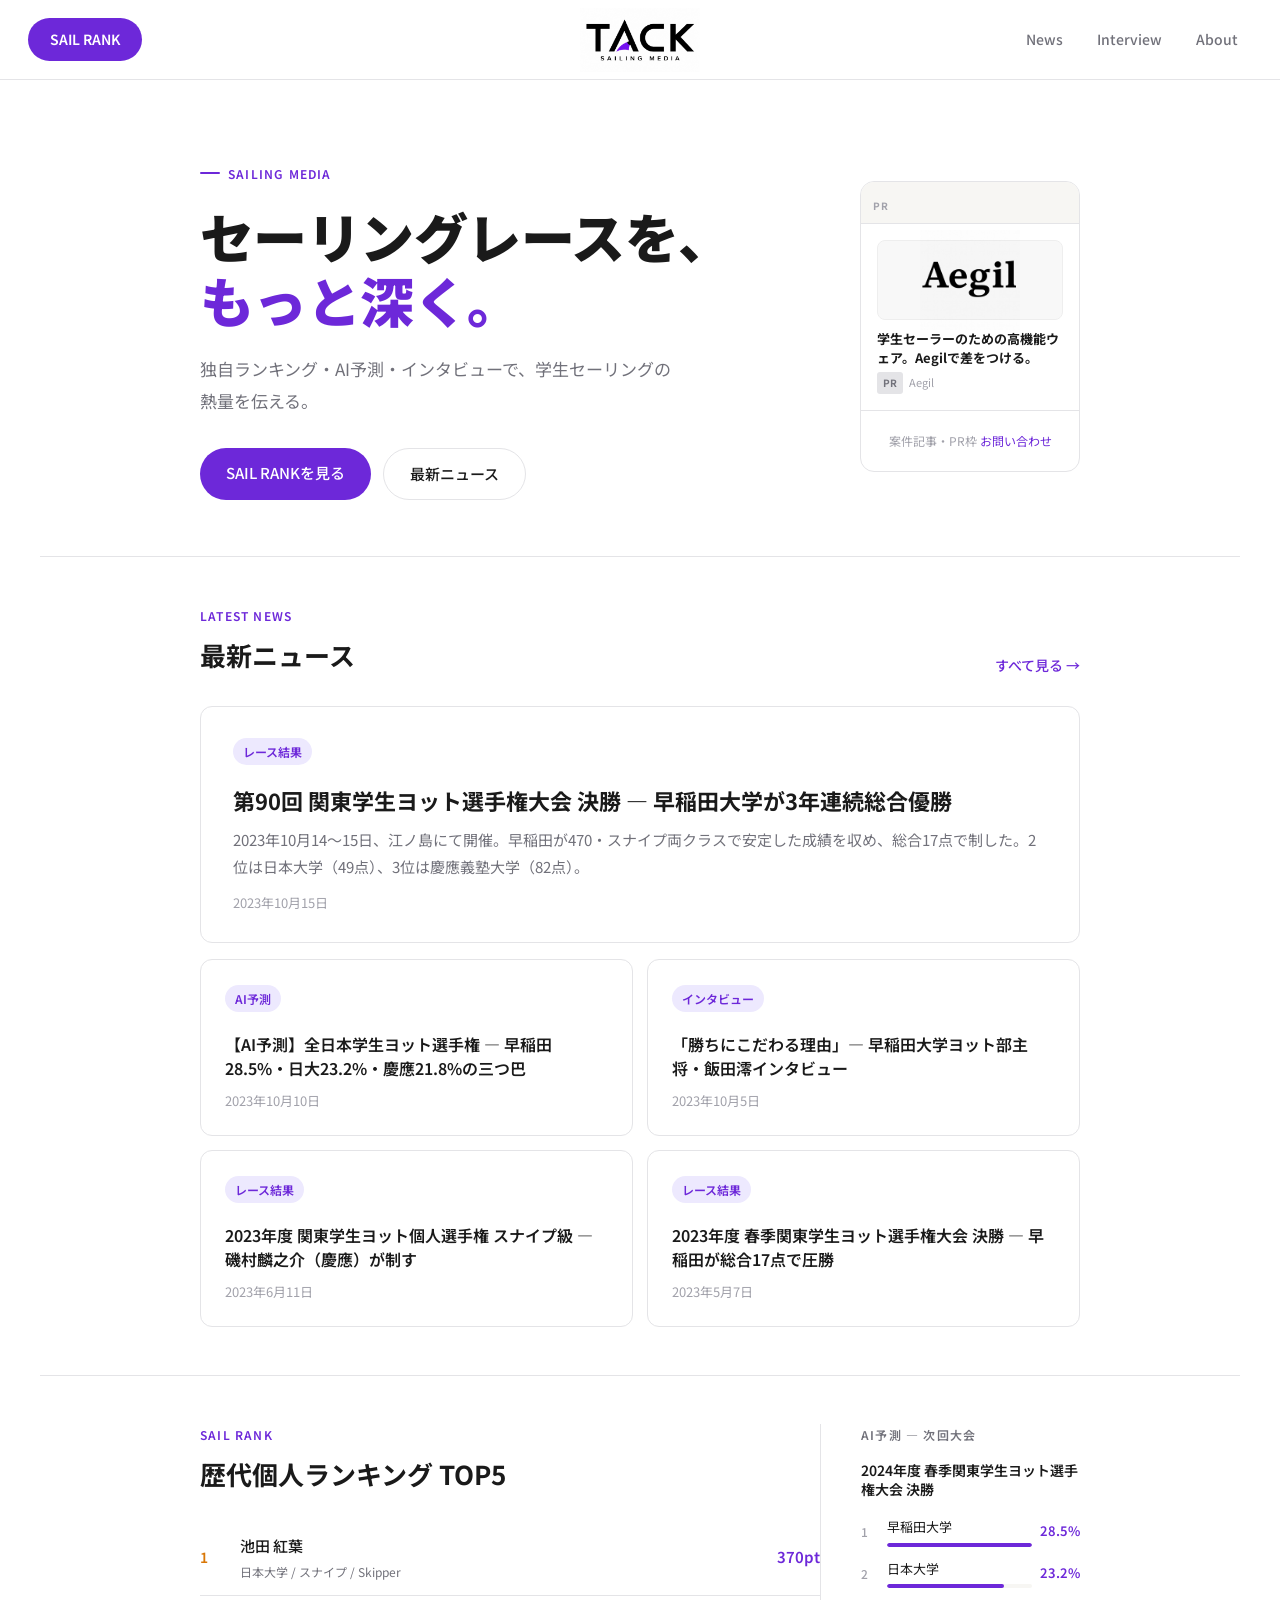
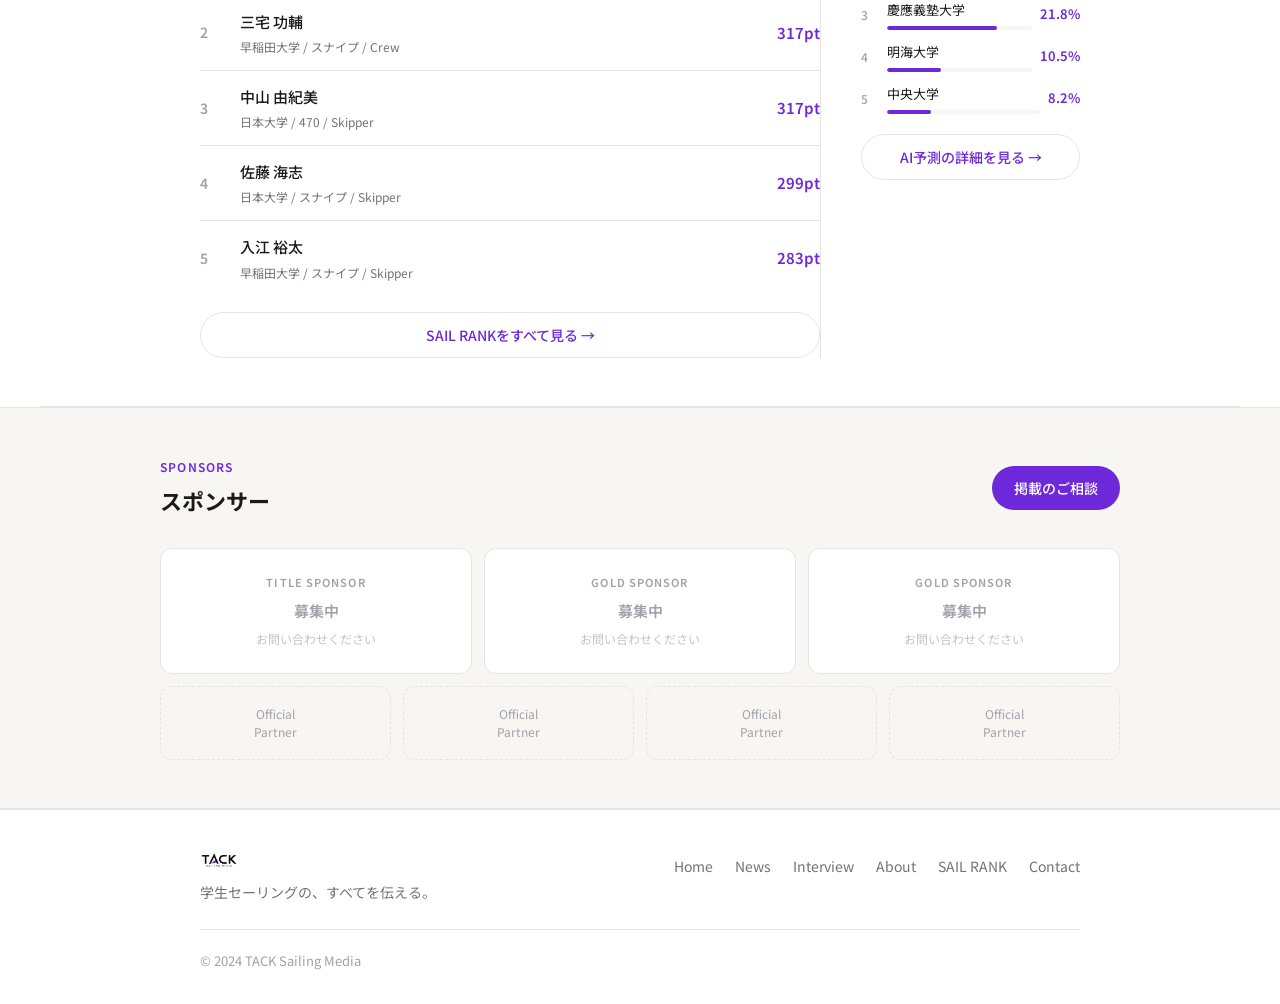
==== commit 182383ac: "a" ====
--- a/index.html
+++ b/index.html
@@ -93,6 +93,8 @@
 .hero-btns{display:flex;gap:12px;flex-wrap:wrap}
 .btn-p{background:#6d28d9;color:#fff;font-size:15px;font-weight:500;padding:12px 26px;border-radius:99px;text-decoration:none;transition:opacity .2s}
 .btn-p:hover{opacity:.85}
+.btn-g{border:1.5px solid #e4e4e7;color:#1a1a1a;font-size:15px;font-weight:500;padding:12px 26px;border-radius:99px;text-decoration:none;transition:all .2s}
+.btn-g:hover{border-color:#6d28d9;color:#6d28d9}
 .divider{height:1px;background:#e4e4e7;margin:0 40px}
 .sec{padding:48px 40px;max-width:960px;margin:0 auto}
 .sec-hd{display:flex;align-items:flex-end;justify-content:space-between;margin-bottom:28px;gap:16px}
@@ -195,10 +197,10 @@
 .tnav-mobile a:hover{background:#f5f4f1;}
 .tnav-sr-mob{color:#6d28d9!important;font-weight:700!important;}
 @media(max-width:768px){
-  .tack-nav{display:flex;justify-content:space-between;padding:0 16px;height:58px;}
+  .tack-nav{display:flex;justify-content:space-between;padding:0 10px;height:58px;}
   .tnav-left,.tnav-right a:not(button){display:none!important;}
   .tnav-ham{display:flex!important;}
-  .tnav-center img{height:32px;}
+  .tnav-center img{height:46px;}
   .tnav-mobile{top:58px;}
 }
 
@@ -235,6 +237,7 @@
     <p class="hero-desc">独自ランキング・AI予測・インタビューで、学生セーリングの熱量を伝える。</p>
     <div class="hero-btns">
       <a href="sailrank.html" class="btn-p">SAIL RANKを見る</a>
+      <a href="#news" class="btn-g">最新ニュース</a>
     </div>
   </div>
   <!-- PR枠 -->
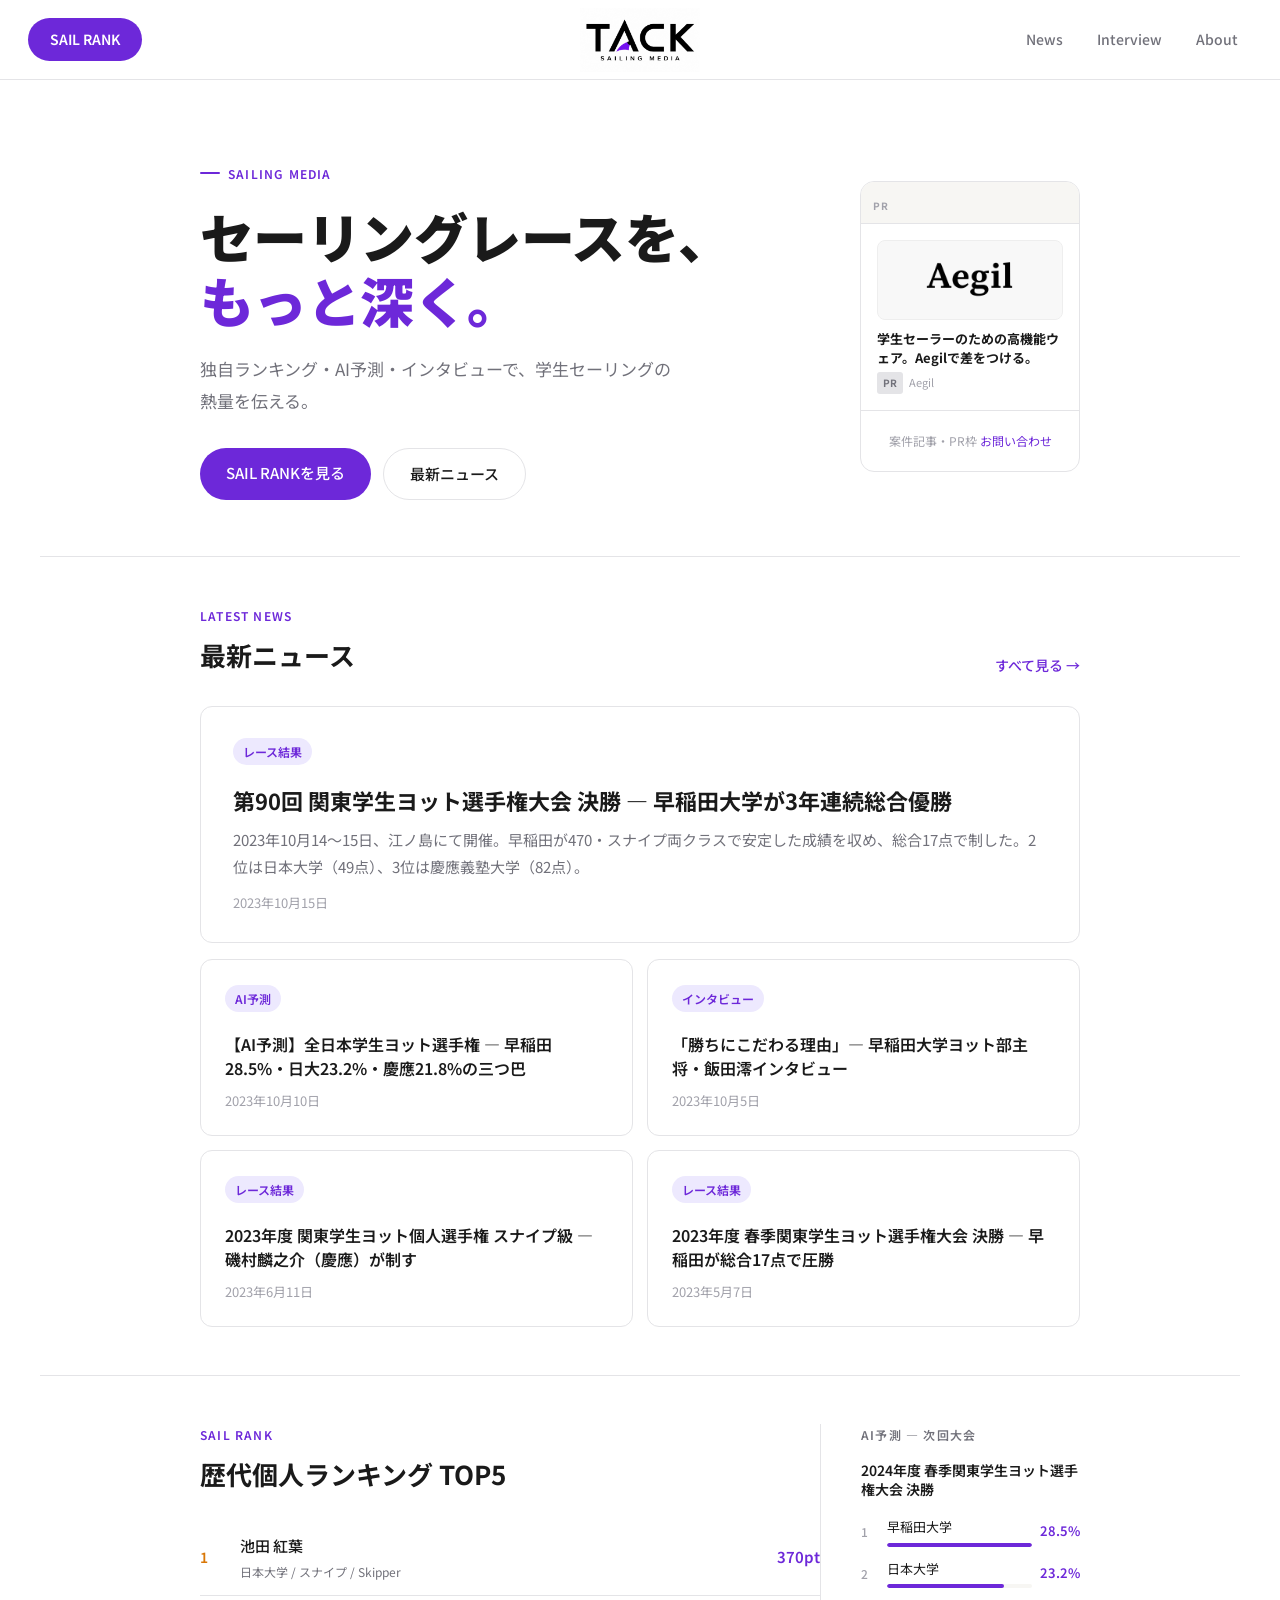
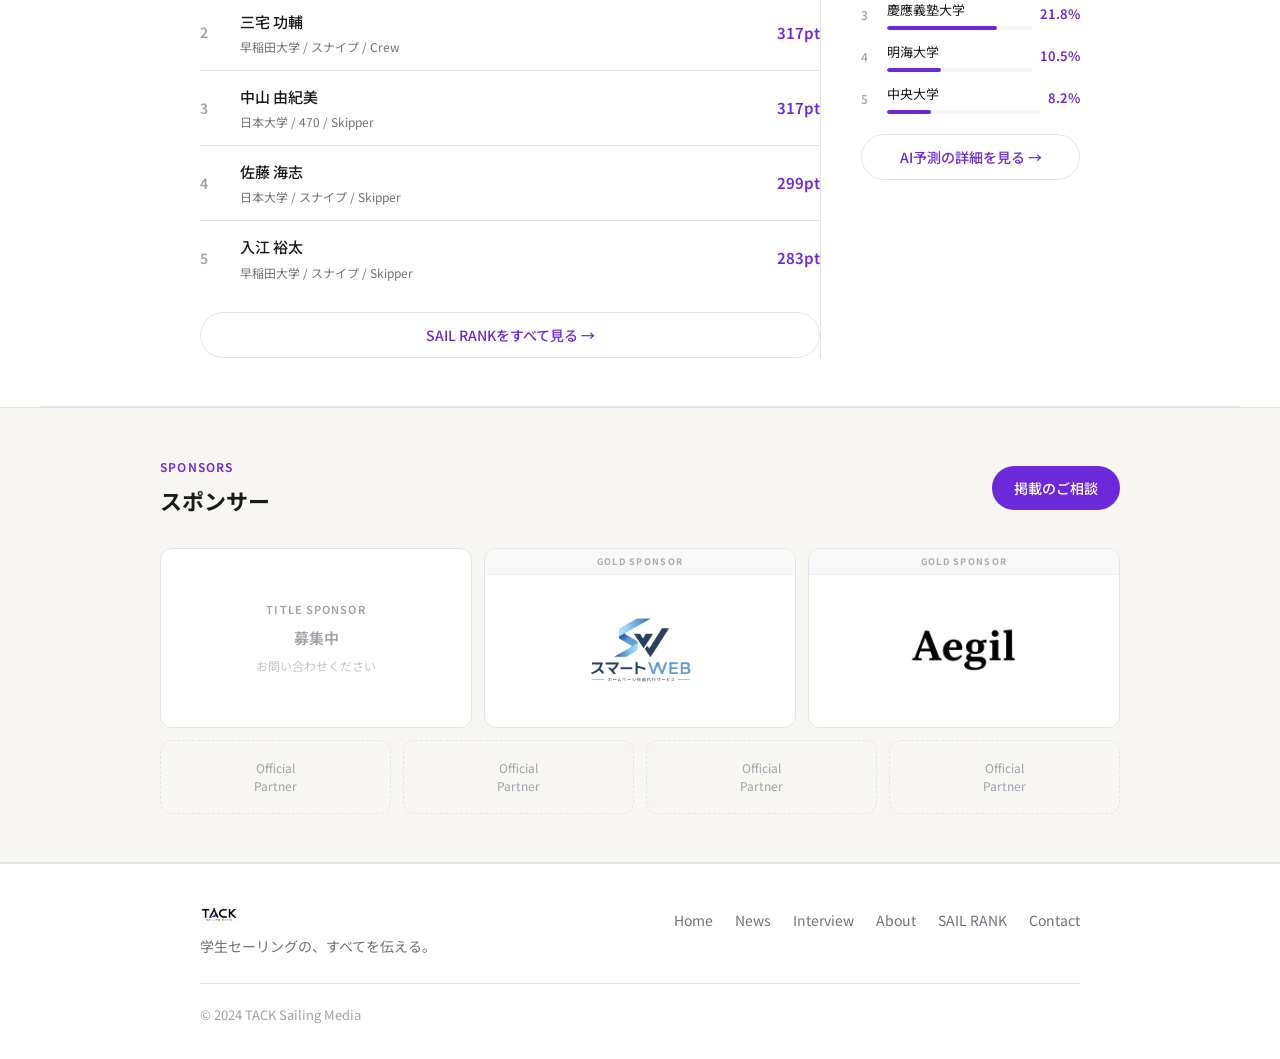
==== commit 8b9e69e4: "22" ====
--- a/index.html
+++ b/index.html
@@ -141,7 +141,7 @@
 .spon-btn{background:#6d28d9;color:#fff;font-size:14px;font-weight:500;padding:10px 22px;border-radius:99px;white-space:nowrap;text-decoration:none;transition:opacity .2s}
 .spon-btn:hover{opacity:.85}
 .spon-g{display:grid;grid-template-columns:1fr 1fr 1fr;gap:12px;margin-bottom:12px}
-.sc{border:1.5px solid #e4e4e7;border-radius:12px;display:flex;flex-direction:column;align-items:center;justify-content:center;padding:24px;min-height:96px;background:#fff;transition:border-color .2s}
+.sc{border:1.5px solid #e4e4e7;border-radius:12px;display:flex;flex-direction:column;align-items:center;justify-content:center;padding:24px;min-height:96px;background:#fff;transition:border-color .2s;overflow:hidden}
 .sc:hover{border-color:#6d28d9}
 .sc-l{font-size:11px;font-weight:600;color:#a1a1aa;letter-spacing:.1em;text-transform:uppercase;margin-bottom:6px}
 .sc-e{font-size:13px;color:#a1a1aa}
@@ -325,9 +325,26 @@
       <a href="mailto:info@tack-sailing.jp" class="spon-btn">掲載のご相談</a>
     </div>
     <div class="spon-g">
-      <div class="sc"><div class="sc-l">Title Sponsor</div><div class="sc-e" style="font-size:15px;font-weight:600;color:#a1a1aa">募集中</div><div style="font-size:12px;color:#c4c4c4;margin-top:4px">お問い合わせください</div></div>
-      <div class="sc"><div class="sc-l">Gold Sponsor</div><div class="sc-e" style="font-size:15px;font-weight:600;color:#a1a1aa">募集中</div><div style="font-size:12px;color:#c4c4c4;margin-top:4px">お問い合わせください</div></div>
-      <div class="sc"><div class="sc-l">Gold Sponsor</div><div class="sc-e" style="font-size:15px;font-weight:600;color:#a1a1aa">募集中</div><div style="font-size:12px;color:#c4c4c4;margin-top:4px">お問い合わせください</div></div>
+      <!-- Title Sponsor: 募集中 -->
+      <div class="sc">
+        <div class="sc-l">Title Sponsor</div>
+        <div class="sc-e" style="font-size:15px;font-weight:600;color:#a1a1aa">募集中</div>
+        <div style="font-size:12px;color:#c4c4c4;margin-top:4px">お問い合わせください</div>
+      </div>
+      <!-- Gold Sponsor: スマートWEB -->
+      <a href="#" target="_blank" rel="noopener" class="sc" style="text-decoration:none;padding:0;overflow:hidden;border:1.5px solid #e4e4e7;transition:border-color .2s;flex-direction:column;align-items:stretch" onmouseover="this.style.borderColor='#6d28d9'" onmouseout="this.style.borderColor='#e4e4e7'">
+        <div style="background:#f8f8f8;text-align:center;padding:5px 0;border-bottom:1px solid #eee;font-size:9px;font-weight:700;letter-spacing:.14em;text-transform:uppercase;color:#aaa">Gold Sponsor</div>
+        <div style="flex:1;display:flex;align-items:center;justify-content:center;padding:16px 12px">
+          <img src="smartweb-logo.png" alt="スマートWEB" style="width:100%;max-width:140px;height:auto;display:block">
+        </div>
+      </a>
+      <!-- Gold Sponsor: Aegil -->
+      <a href="https://aegil-ag.jp" target="_blank" rel="noopener" class="sc" style="text-decoration:none;padding:0;overflow:hidden;border:1.5px solid #e4e4e7;transition:border-color .2s;flex-direction:column;align-items:stretch" onmouseover="this.style.borderColor='#6d28d9'" onmouseout="this.style.borderColor='#e4e4e7'">
+        <div style="background:#f8f8f8;text-align:center;padding:5px 0;border-bottom:1px solid #eee;font-size:9px;font-weight:700;letter-spacing:.14em;text-transform:uppercase;color:#aaa">Gold Sponsor</div>
+        <div style="flex:1;display:flex;align-items:center;justify-content:center;padding:16px 12px">
+          <img src="aegil-logo-black.png" alt="Aegil" style="width:100%;max-width:120px;height:auto;display:block">
+        </div>
+      </a>
     </div>
     <div class="spon-p">
       <div class="sp"><div class="sp-e">Official<br>Partner</div></div>
